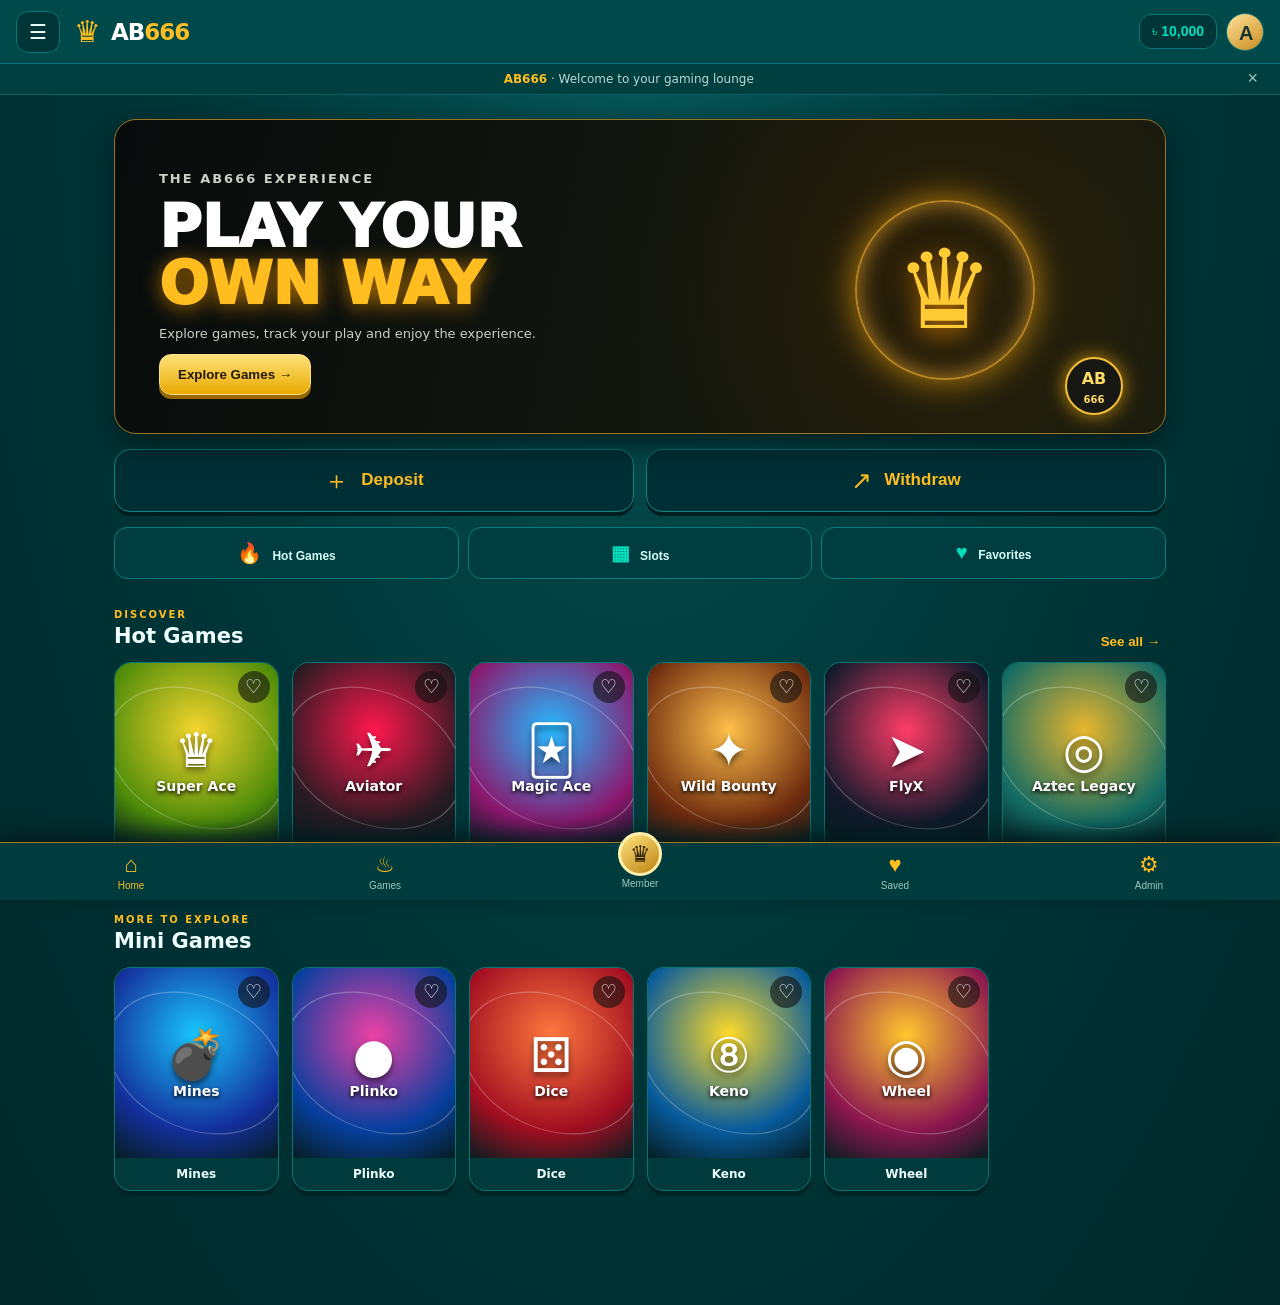
==== index.html @ 29e0506f "Add files via upload" ====
<!doctype html>
<html lang="en">
<head>
  <meta charset="utf-8">
  <meta name="viewport" content="width=device-width, initial-scale=1, viewport-fit=cover">
  <meta name="theme-color" content="#004d4d">
  <title>AB666 — Gaming Lounge</title>
  <link rel="stylesheet" href="style.css">
</head>
<body>
  <header class="topbar">
    <button class="icon-btn" id="menuBtn" aria-label="Open menu">☰</button>
    <a class="brand" href="#" id="brandHome"><span class="brand-mark">♛</span> AB<span>666</span></a>
    <div class="top-actions">
      <button class="balance" id="balanceBtn">৳ <b id="balance">10,000</b></button>
      <button class="avatar" id="memberBtn" aria-label="Member account">A</button>
    </div>
  </header>

  <div class="announcement"><span>AB666</span> · Welcome to your gaming lounge <button id="closeNotice" aria-label="Close notice">×</button></div>

  <main id="app">
    <section class="view active" id="homeView">
      <div class="hero">
        <div class="hero-copy">
          <p class="eyebrow">THE AB666 EXPERIENCE</p>
          <h1>PLAY YOUR<br><em>OWN WAY</em></h1>
          <p>Explore games, track your play and enjoy the experience.</p>
          <button class="primary-btn" data-go="hot">Explore Games <span>→</span></button>
        </div>
        <div class="hero-art"><div class="gold-orbit"></div><div class="hero-crown">♛</div><div class="hero-chip">AB<br><small>666</small></div></div>
      </div>

      <div class="quick-actions">
        <button class="quick-card" data-go="deposit"><span>＋</span><b>Deposit</b></button>
        <button class="quick-card" data-go="withdraw"><span>↗</span><b>Withdraw</b></button>
      </div>
      <div class="category-strip">
        <button data-go="hot">🔥 <span>Hot Games</span></button>
        <button data-go="slots">▦ <span>Slots</span></button>
        <button data-go="favorites">♥ <span>Favorites</span></button>
      </div>
      <div class="section-heading"><div><small>DISCOVER</small><h2>Hot Games</h2></div><button class="text-btn" data-go="hot">See all →</button></div>
      <div class="game-grid home-grid" id="homeGames"></div>
      <div class="section-heading"><div><small>MORE TO EXPLORE</small><h2>Mini Games</h2></div></div>
      <div class="game-grid mini-grid" id="miniGames"></div>
    </section>

    <section class="view" id="categoryView">
      <div class="page-title"><button class="back-btn" data-go="home">‹</button><h1 id="categoryTitle">Hot Games</h1></div>
      <div class="search-row"><input id="gameSearch" placeholder="Game name" autocomplete="off"><span>⌕</span></div>
      <div class="filter-row" id="filterRow">
        <button class="filter active" data-filter="all">▦</button>
        <button class="filter" data-filter="recent">◷</button>
        <button class="filter" data-filter="favorites">♥</button>
      </div>
      <div class="game-grid" id="categoryGames"></div>
    </section>

    <section class="view" id="gameView">
      <div class="page-title"><button class="back-btn" data-go="hot">‹</button><h1 id="gameTitle">Game</h1><span class="live-pill">PLAY</span></div>
      <div class="game-stage">
        <div class="game-stage-top"><span>AB666 GAME ROOM</span><span class="round-id" id="roundId">ROUND #0001</span></div>
        <div id="gameArea" class="game-area"></div>
        <div class="game-result" id="gameResult">Choose your play amount to begin.</div>
        <div class="play-controls">
          <label>Play amount <input type="number" id="betAmount" min="10" max="5000" value="100"></label>
          <button class="primary-btn" id="playBtn">Play Round</button>
        </div>
      </div>
      <p class="helper-note">This is a play-credit simulation. No real-money wagering or payouts.</p>
    </section>

    <section class="view" id="memberView">
      <div class="page-title"><button class="back-btn" data-go="home">‹</button><h1>My Account</h1></div>
      <div class="profile-card">
        <div class="profile-avatar">A</div><div><span class="vip-tag">MEMBER</span><h2 id="profileName">AB666 Player</h2><p id="profileId">Player ID: AB-0001</p></div>
        <div class="profile-balance"><small>PLAY CREDITS</small><strong>৳ <span id="profileBalance">10,000</span></strong></div>
      </div>
      <div class="member-grid">
        <button data-go="history"><i>◷</i>Game History</button><button data-go="transactions"><i>▤</i>Transactions</button>
        <button data-go="deposit"><i>＋</i>Deposit</button><button data-go="withdraw"><i>↗</i>Withdraw</button>
        <button data-go="favorites"><i>♥</i>Favorites</button><button data-go="settings"><i>⚙</i>Settings</button>
      </div>
    </section>

    <section class="view" id="formView">
      <div class="page-title"><button class="back-btn" data-go="member">‹</button><h1 id="formTitle">Deposit</h1></div>
      <div class="form-card"><p class="helper-note">Demo interface only. No real payment is processed.</p><label>Amount<input type="number" id="requestAmount" min="10" value="500"></label><label>Note<input id="requestNote" placeholder="Optional note"></label><button class="primary-btn" id="requestBtn">Submit demo request</button><p id="formMessage" class="form-message"></p></div>
    </section>

    <section class="view" id="historyView">
      <div class="page-title"><button class="back-btn" data-go="member">‹</button><h1>Game History</h1></div><div class="list-card" id="historyList"></div>
    </section>
    <section class="view" id="transactionsView">
      <div class="page-title"><button class="back-btn" data-go="member">‹</button><h1>Transactions</h1></div><div class="list-card" id="transactionList"></div>
    </section>
    <section class="view" id="settingsView">
      <div class="page-title"><button class="back-btn" data-go="member">‹</button><h1>Settings</h1></div>
      <div class="form-card"><label>Display name<input id="nameInput" value="AB666 Player"></label><button class="primary-btn" id="saveName">Save profile</button><p class="helper-note">Your demo profile is stored in this browser only.</p></div>
    </section>
    <section class="view" id="adminView">
      <div class="page-title"><button class="back-btn" data-go="home">‹</button><h1>Admin Panel</h1></div>
      <div id="adminLocked" class="form-card"><p>Enter the demo admin PIN to open local controls.</p><input type="password" id="adminPin" placeholder="Demo PIN"><button class="primary-btn" id="unlockAdmin">Unlock</button><p class="helper-note">Demo PIN: 666666. This front-end PIN is not secure for a live website.</p></div>
      <div id="adminControls" class="admin-content hidden">
        <div class="admin-stat"><small>LOCAL DEMO PLAYER</small><strong>AB666 Player</strong><span id="adminBalance">৳ 10,000</span></div>
        <div class="form-card"><h3>Manage play credits</h3><label>Amount<input type="number" id="adminAmount" value="500"></label><div class="admin-buttons"><button class="primary-btn" id="addCredits">＋ Add credits</button><button class="danger-btn" id="removeCredits">− Remove credits</button></div><p id="adminMessage" class="form-message"></p></div>
        <div class="form-card"><h3>Game settings</h3><p class="helper-note">Enable or disable games. Outcomes remain generated by the game logic and cannot be secretly adjusted.</p><div id="gameToggles"></div></div>
        <div class="form-card"><button class="danger-btn" id="resetDemo">Reset demo data</button></div>
      </div>
    </section>
  </main>

  <nav class="bottom-nav">
    <button class="active" data-go="home"><span>⌂</span>Home</button>
    <button data-go="hot"><span>♨</span>Games</button>
    <button class="center-nav" data-go="member"><span>♛</span>Member</button>
    <button data-go="favorites"><span>♥</span>Saved</button>
    <button data-go="admin"><span>⚙</span>Admin</button>
  </nav>

  <div class="drawer-backdrop" id="drawerBackdrop"></div>
  <aside class="drawer" id="drawer">
    <div class="drawer-head"><div class="brand"><span class="brand-mark">♛</span> AB<span>666</span></div><button id="closeDrawer">×</button></div>
    <div class="drawer-grid">
      <button data-go="hot">🔥<b>Hot Games</b></button><button data-go="member">♙<b>Member</b></button>
      <button data-go="favorites">♥<b>Favorites</b></button><button data-go="promotion">✦<b>Promotion</b></button>
      <button data-go="slots">▦<b>Slots</b></button><button data-go="history">◷<b>Game History</b></button>
      <button data-go="sports">⚽<b>Sports</b></button><button data-go="admin">⚙<b>Admin Panel</b></button>
      <button data-go="settings">☷<b>Settings</b></button><button data-go="transactions">▤<b>Transactions</b></button>
    </div>
    <p class="drawer-foot">AB666 · Play-credit demo</p>
  </aside>

  <script src="app.js"></script>
</body>
</html>
---- style.css ----
:root{--bg:#002f31;--panel:#00484a;--panel2:#00383b;--line:#087879;--gold:#ffbd20;--gold2:#f8df75;--mint:#00e0bd;--text:#efffff;--muted:#9bc4c0;--danger:#ff5d68}*{box-sizing:border-box}body{margin:0;background:radial-gradient(ellipse at 50% 0%,#07585a 0,#00383a 48%,#002729 100%);color:var(--text);font-family:Inter,system-ui,-apple-system,BlinkMacSystemFont,"Segoe UI",sans-serif;padding-bottom:90px}.topbar{height:64px;background:#00494b;border-bottom:1px solid #087879;display:flex;align-items:center;gap:14px;padding:0 16px;position:sticky;top:0;z-index:5}.brand{font-weight:900;letter-spacing:-1px;font-size:23px;color:white;text-decoration:none}.brand span:last-child{color:var(--gold)}.brand-mark{color:var(--gold);font-size:30px;vertical-align:-2px;margin-right:4px}.icon-btn,.avatar,.balance{border:1px solid #0a7776;background:#003638;color:var(--text);border-radius:12px;padding:8px 12px;font-size:20px}.top-actions{margin-left:auto;display:flex;gap:9px;align-items:center}.balance{font-size:14px;color:var(--mint)}.avatar{width:38px;height:38px;border-radius:50%;background:linear-gradient(145deg,#ffe39a,#c98b20);color:#183536;font-weight:900}.announcement{background:#003f3f;color:#b9d8d2;padding:8px 16px;font-size:12px;text-align:center;border-bottom:1px solid #096362}.announcement span{color:var(--gold);font-weight:900}.announcement button{float:right;border:0;background:none;color:var(--muted);font-size:18px;margin-top:-5px}main{max-width:1100px;margin:auto;padding:16px}.view{display:none}.view.active{display:block}.hero{min-height:245px;border:1px solid #9b741e;border-radius:22px;background:linear-gradient(110deg,rgba(7,10,10,.97),rgba(31,24,8,.85)),radial-gradient(circle at 75% 45%,#a96d06,transparent 38%);box-shadow:0 10px 30px #001b1c;display:flex;overflow:hidden;padding:28px 24px;position:relative}.hero-copy{position:relative;z-index:1;max-width:65%}.eyebrow,.section-heading small{color:var(--gold);font-size:10px;letter-spacing:2px;font-weight:800}.hero h1{font-size:clamp(32px,7vw,58px);line-height:.98;margin:10px 0;color:white;font-weight:950}.hero h1 em{font-style:normal;color:var(--gold);text-shadow:0 3px 20px #a86b00}.hero p{color:#c9d1c7;font-size:13px}.primary-btn{background:linear-gradient(180deg,#ffe27b,#e9a900);color:#241900;border:1px solid #ffe08a;border-radius:12px;padding:12px 18px;font-weight:900;box-shadow:0 4px 0 #986900;cursor:pointer}.hero-art{position:absolute;right:4%;top:12%;width:34%;height:85%;display:grid;place-items:center}.hero-crown{font-size:110px;color:#ffcb35;text-shadow:0 8px 25px #b66d00;z-index:1}.gold-orbit{position:absolute;width:180px;height:180px;border:2px solid #b78322;border-radius:50%;box-shadow:0 0 35px #bd850b,inset 0 0 25px #b78322}.hero-chip{position:absolute;bottom:8px;right:0;border:2px solid #f4bd39;border-radius:50%;width:58px;height:58px;background:#171714;color:#ffdb64;text-align:center;padding-top:10px;font-weight:900;box-shadow:0 0 20px #c48b0b}.hero-chip small{font-size:10px}.quick-actions{display:grid;grid-template-columns:1fr 1fr;gap:12px;margin:15px 0}.quick-card{border:1px solid #0a8987;background:#002f35;border-radius:16px;padding:14px;color:var(--gold);display:flex;align-items:center;justify-content:center;gap:12px;font-size:17px;box-shadow:0 4px 0 #001d20}.quick-card span{font-size:25px}.category-strip{display:grid;grid-template-columns:repeat(3,1fr);gap:9px;margin:15px 0 24px}.category-strip button{border:1px solid #087c79;background:#003d40;border-radius:13px;padding:13px 5px;color:var(--mint);font-weight:900;font-size:20px}.category-strip span{font-size:12px;color:#d8fffa;margin-left:5px}.section-heading{display:flex;align-items:end;justify-content:space-between;margin:22px 0 12px}.section-heading h2{font-size:21px;margin:2px 0}.text-btn{background:none;border:0;color:var(--gold);font-weight:800}.game-grid{display:grid;grid-template-columns:repeat(3,minmax(0,1fr));gap:13px}.game-card{position:relative;min-width:0;border-radius:17px;overflow:hidden;border:1px solid #0a7776;background:#003a3d;box-shadow:0 5px 0 #002326;cursor:pointer}.game-art{height:142px;display:flex;align-items:center;justify-content:center;flex-direction:column;text-align:center;padding:8px;background:radial-gradient(circle at 50% 35%,var(--c2),var(--c1) 65%,#061d20);color:white;position:relative;overflow:hidden}.game-art:before{content:"";position:absolute;width:130px;height:130px;border:1px solid #ffffff40;border-radius:50%;transform:rotate(25deg) scaleX(1.4)}.game-symbol{font-size:48px;filter:drop-shadow(0 4px 3px #0008);z-index:1}.game-art strong{z-index:1;font-size:14px;text-shadow:0 2px 4px #000}.game-name{padding:9px 5px;text-align:center;font-size:12px;font-weight:800;white-space:nowrap;overflow:hidden;text-overflow:ellipsis}.favorite{position:absolute;top:8px;right:8px;border:0;border-radius:50%;width:32px;height:32px;background:#1119;color:white;font-size:19px;z-index:2}.favorite.saved{color:#ffca24}.page-title{height:65px;display:flex;align-items:center;justify-content:center;position:relative;margin:-16px -16px 18px;background:#005356;border-bottom:1px solid #087879}.page-title h1{font-size:22px;color:var(--gold);margin:0}.back-btn{position:absolute;left:17px;background:none;border:0;color:var(--gold);font-size:40px;line-height:1}.search-row{display:flex;align-items:center;background:#002e35;border:1px solid #087c79;border-radius:16px;padding:0 15px;margin:0 0 13px;box-shadow:0 4px 0 #001e21}.search-row input{background:transparent;border:0;outline:0;color:white;padding:17px 5px;flex:1;min-width:0;font-size:15px;font-weight:700}.search-row input::placeholder{color:var(--mint)}.search-row span{font-size:30px;color:var(--mint)}.filter-row{display:flex;gap:9px;justify-content:flex-end;margin:0 0 16px}.filter{width:53px;height:48px;border-radius:14px;border:1px solid #087c79;background:#00383b;color:var(--mint);font-size:22px}.filter.active{background:#ffbb16;color:#593900;border:2px solid #ffe16a}.live-pill{position:absolute;right:18px;background:#0a8d70;color:#d9fff4;border-radius:30px;padding:5px 10px;font-size:10px;font-weight:900}.game-stage{border:1px solid #97701e;border-radius:20px;background:linear-gradient(145deg,#071719,#003c3e);padding:15px;box-shadow:0 8px 24px #001c1e}.game-stage-top{display:flex;justify-content:space-between;color:var(--gold);font-size:10px;font-weight:900;letter-spacing:1px}.game-area{min-height:250px;display:grid;place-items:center;text-align:center;padding:20px}.game-board{width:min(100%,330px);display:grid;gap:8px}.mines-board{grid-template-columns:repeat(5,1fr)}.tile{aspect-ratio:1;border:1px solid #299b91;border-radius:9px;background:linear-gradient(145deg,#08766d,#00423f);color:#eafff8;font-size:21px;font-weight:900}.tile.revealed{background:#c68c1b;color:#201700}.game-result{text-align:center;color:var(--gold2);min-height:25px;font-weight:800}.play-controls{display:flex;align-items:end;gap:10px;margin-top:12px}.play-controls label,.form-card label{display:flex;flex-direction:column;gap:7px;color:var(--muted);font-size:12px;flex:1}.play-controls input,.form-card input{width:100%;padding:12px;border-radius:10px;border:1px solid #087c79;background:#002b2e;color:white;outline:0}.helper-note{color:#91b9b4;font-size:12px;line-height:1.5}.profile-card{display:grid;grid-template-columns:65px 1fr;gap:13px;align-items:center;padding:20px;border-radius:20px;background:linear-gradient(120deg,#ffe2c5,#eabf93);color:#44352b}.profile-avatar{width:62px;height:62px;border-radius:50%;background:#fff;color:#a66c1b;display:grid;place-items:center;font-size:28px;font-weight:900;border:4px solid white}.vip-tag{font-size:10px;background:#8b735f;color:white;padding:4px 9px;border-radius:20px}.profile-card h2{font-size:17px;margin:7px 0 2px}.profile-card p{font-size:11px;margin:0;color:#6e5c50}.profile-balance{grid-column:1/-1;border-top:1px solid #c99e79;padding-top:12px;display:flex;justify-content:space-between;align-items:center}.profile-balance small{font-size:10px;letter-spacing:1px}.profile-balance strong{font-size:23px}.member-grid{display:grid;grid-template-columns:repeat(3,1fr);gap:12px;margin-top:20px}.member-grid button{background:#003d40;border:1px solid #087c79;border-radius:15px;padding:18px 5px;color:#dffff9;font-size:12px;font-weight:800;display:flex;flex-direction:column;align-items:center;gap:9px}.member-grid i{font-style:normal;color:var(--gold);font-size:27px}.form-card,.list-card{background:#003c3f;border:1px solid #087c79;border-radius:17px;padding:18px;margin-bottom:14px}.form-card label{margin:14px 0}.form-card .primary-btn{width:100%;margin-top:8px}.form-message{color:var(--gold);font-size:13px}.list-row{display:flex;justify-content:space-between;gap:10px;padding:13px 0;border-bottom:1px solid #ffffff15;font-size:13px}.list-row:last-child{border:0}.admin-stat{background:#172e2d;border:1px solid #967222;border-radius:15px;padding:17px;margin-bottom:14px;display:flex;flex-direction:column;gap:5px}.admin-stat small{color:var(--gold);letter-spacing:1px}.admin-stat strong{font-size:18px}.admin-stat span{color:var(--mint)}.admin-buttons{display:flex;gap:10px}.admin-buttons button{flex:1}.danger-btn{background:#7b2931;color:white;border:1px solid #d35a60;border-radius:10px;padding:12px;font-weight:800}.game-toggle{display:flex;justify-content:space-between;padding:10px 0;border-bottom:1px solid #ffffff18;font-size:13px}.hidden{display:none!important}.bottom-nav{position:fixed;bottom:0;left:0;right:0;z-index:6;background:#003b3e;border-top:1px solid #a47a20;display:flex;justify-content:space-around;padding:8px 4px max(8px,env(safe-area-inset-bottom));box-shadow:0 -8px 22px #001b1d}.bottom-nav button{border:0;background:none;color:#9bc8bf;font-size:10px;display:flex;flex-direction:column;align-items:center;gap:2px;min-width:54px}.bottom-nav button span{font-size:22px;color:var(--gold)}.bottom-nav button.active{color:var(--gold)}.bottom-nav .center-nav span{background:linear-gradient(145deg,#ffe47e,#bd8313);color:#332300;border-radius:50%;width:44px;height:44px;display:grid;place-items:center;margin-top:-20px;border:3px solid #fff0ad;font-size:23px}.drawer-backdrop{position:fixed;inset:0;background:#0009;backdrop-filter:blur(5px);z-index:9;display:none}.drawer{position:fixed;z-index:10;top:0;bottom:0;left:0;width:min(84vw,390px);background:#004649;padding:18px 14px;transform:translateX(-105%);transition:.25s;overflow:auto;border-right:1px solid #0a8881}.drawer.open{transform:translateX(0)}.drawer-backdrop.open{display:block}.drawer-head{display:flex;align-items:center;justify-content:space-between;padding:4px 6px 20px}.drawer-head button{background:none;border:0;color:white;font-size:30px}.drawer-grid{display:grid;grid-template-columns:1fr 1fr;gap:10px}.drawer-grid button{min-height:104px;border:1px solid #087c79;border-radius:17px;background:#00363a;color:var(--mint);font-size:30px;display:flex;flex-direction:column;justify-content:center;align-items:center;gap:8px;box-shadow:0 4px 0 #002326}.drawer-grid b{font-size:13px;color:#e7fffa}.drawer-foot{text-align:center;color:#8dbab4;font-size:11px;margin-top:22px}button{cursor:pointer}button:active{transform:translateY(1px)}@media(min-width:700px){main{padding:24px}.game-art{height:190px}.home-grid{grid-template-columns:repeat(6,1fr)}.mini-grid{grid-template-columns:repeat(6,1fr)}.hero{min-height:300px}.hero-copy{padding:10px 20px}.drawer{width:390px}}@media(max-width:380px){.game-grid{gap:8px}.game-art{height:118px}.game-symbol{font-size:38px}.game-name{font-size:11px}.category-strip span{font-size:10px}.hero{padding:20px 16px}.hero-copy{max-width:72%}.hero-art{right:-5%;opacity:.8}.member-grid{gap:8px}}
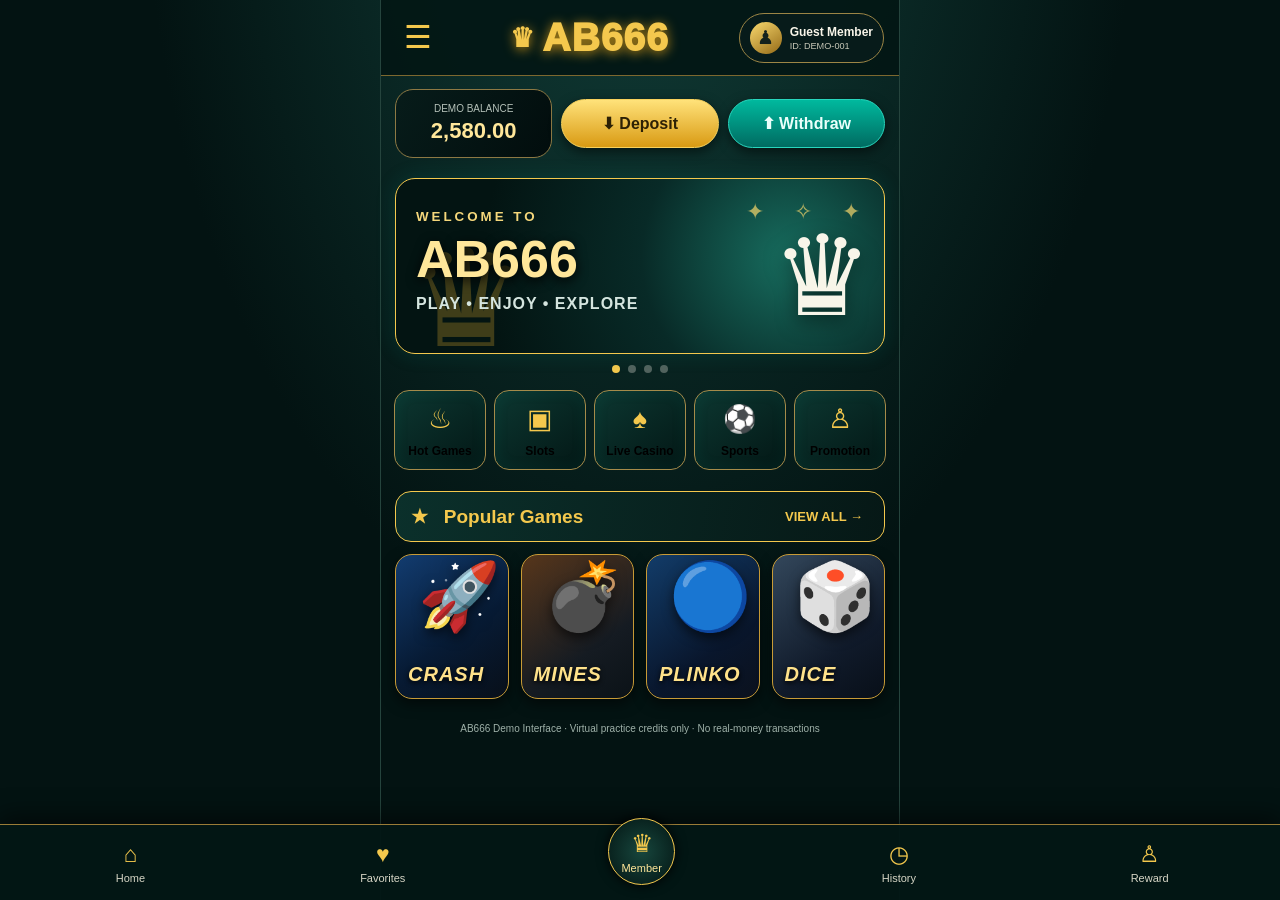
==== commit f276caa4: "Rename AB666.html to index.html" ====
--- a/index.html
+++ b/index.html
@@ -1,137 +1,82 @@
 <!doctype html>
 <html lang="en">
 <head>
-  <meta charset="utf-8">
-  <meta name="viewport" content="width=device-width, initial-scale=1, viewport-fit=cover">
-  <meta name="theme-color" content="#004d4d">
-  <title>AB666 — Gaming Lounge</title>
-  <link rel="stylesheet" href="style.css">
+<meta charset="utf-8">
+<meta name="viewport" content="width=device-width,initial-scale=1,viewport-fit=cover">
+<meta name="theme-color" content="#031716">
+<title>AB666 | Premium Games</title>
+<style>
+:root{--bg:#031312;--panel:#071f1d;--panel2:#092a27;--gold:#f4c84d;--gold2:#ffe79a;--teal:#00b99e;--line:#92732c;--muted:#a8b8b3}
+*{box-sizing:border-box}body{margin:0;background:radial-gradient(ellipse at 50% -20%,#12413b 0,#031312 55%);color:#f8f5e9;font-family:Inter,Arial,sans-serif;padding-bottom:92px}
+button{font:inherit;cursor:pointer}.top{height:76px;display:flex;align-items:center;justify-content:space-between;padding:10px 15px;border-bottom:1px solid #7d682f;background:#031715eF;position:sticky;top:0;z-index:5}
+.menuBtn{border:0;background:none;color:var(--gold);font-size:31px;line-height:1;padding:4px 8px}.brand{display:flex;align-items:center;gap:7px;color:var(--gold);font-weight:950;font-size:clamp(25px,6vw,39px);letter-spacing:1px;text-shadow:0 2px 12px #bd8b18}.crown{font-size:27px}.profile{border:1px solid #9c8545;border-radius:28px;padding:8px 10px;display:flex;align-items:center;gap:8px;background:#071b1a;max-width:145px;font-size:11px}.avatar{width:32px;height:32px;border-radius:50%;background:linear-gradient(145deg,#f9d96e,#946a17);display:grid;place-items:center;color:#13211d;font-size:19px}.profile b{display:block;font-size:12px;white-space:nowrap}.profile small{color:#c8c8b8}
+.wallet{display:grid;grid-template-columns:1fr 1fr 1fr;gap:9px;padding:13px 14px;align-items:center}.balance{grid-column:span 1;border:1px solid #8d7944;border-radius:18px;padding:13px 9px;background:linear-gradient(120deg,#071c1a,#020d0d);text-align:center;color:var(--gold2);font-size:clamp(15px,4vw,22px);font-weight:800;white-space:nowrap}.balance small{display:block;color:#b4c0b8;font-size:10px;font-weight:500;margin-bottom:4px}.action{border-radius:30px;border:1px solid #f8d15c;padding:14px 4px;font-weight:800;font-size:clamp(12px,3vw,16px);color:#2d2105;background:linear-gradient(#ffe27a,#d99a13);box-shadow:0 4px 12px #0008}.action.withdraw{border-color:#28d6bd;color:#eafffb;background:linear-gradient(#00b99e,#006b61)}
+.banner{margin:7px 14px 0;min-height:176px;border:1px solid var(--gold);border-radius:20px;overflow:hidden;position:relative;background:radial-gradient(circle at 80% 45%,#176c5e 0,#082a27 36%,#031412 75%);box-shadow:0 0 20px #008b7830}.banner:before{content:"♛";position:absolute;left:10px;bottom:-25px;font-size:135px;color:#dba92d;opacity:.28}.banner:after{content:"✦  ✧  ✦";position:absolute;right:12px;top:20px;color:#f6d66b;font-size:22px;letter-spacing:12px;opacity:.7}.bannerText{position:relative;z-index:1;padding:28px 20px;max-width:70%}.bannerText small{color:#f5d77b;letter-spacing:3px;font-weight:800}.bannerText h1{font-size:clamp(30px,8vw,52px);margin:8px 0;color:var(--gold2);line-height:1;text-shadow:0 3px 12px #000}.bannerText p{margin:10px 0 0;color:#d5e5df;font-weight:700;letter-spacing:1px}.bannerArt{position:absolute;right:12px;bottom:12px;font-size:clamp(65px,18vw,112px);filter:drop-shadow(0 7px 10px #0008)}
+.dots{display:flex;justify-content:center;gap:8px;padding:11px}.dots i{width:8px;height:8px;border-radius:50%;background:#52635e}.dots i:first-child{background:var(--gold)}
+.shortcuts{display:grid;grid-template-columns:repeat(5,1fr);gap:8px;padding:6px 13px 16px}.shortcut{min-width:0;border:1px solid #a58b4a;border-radius:15px;background:linear-gradient(145deg,#0c3731,#031715);padding:12px 3px 10px;text-align:center;box-shadow:inset 0 0 16px #00a68b14}.shortcut .ico{display:block;font-size:27px;color:var(--gold);margin-bottom:6px}.shortcut span:last-child{font-size:clamp(9px,2.7vw,12px);font-weight:700;white-space:nowrap}
+.section{margin:5px 14px 12px;border:1px solid var(--gold);border-radius:16px;padding:13px 15px;background:linear-gradient(100deg,#0b302b,#061816);display:flex;justify-content:space-between;align-items:center;color:var(--gold);font-weight:850;font-size:19px}.section button{background:none;border:0;color:var(--gold);font-size:13px;font-weight:700}
+.games{display:grid;grid-template-columns:repeat(2,minmax(0,1fr));gap:12px;padding:0 14px}.game{height:130px;border:1px solid #c89b36;border-radius:17px;position:relative;overflow:hidden;display:flex;align-items:end;padding:12px;background:linear-gradient(145deg,#123c70,#071b35 55%,#080f19);box-shadow:0 5px 13px #0008}.game:nth-child(2){background:linear-gradient(145deg,#57361b,#151b22 65%,#0b1217)}.game:nth-child(3){background:linear-gradient(145deg,#123c69,#09162c 65%,#0b111d)}.game:nth-child(4){background:linear-gradient(145deg,#33475b,#101a2a 65%,#080f18)}.game .art{position:absolute;right:8px;top:3px;font-size:66px;filter:drop-shadow(0 5px 6px #0009)}.game b{position:relative;color:#ffe28a;font-size:20px;font-style:italic;text-shadow:0 2px 5px #000;letter-spacing:1px}.bottom{position:fixed;z-index:6;bottom:0;left:0;right:0;height:76px;padding:7px 5px max(7px,env(safe-area-inset-bottom));display:flex;justify-content:space-around;align-items:center;background:#031715f5;border-top:1px solid #9a7c37;box-shadow:0 -8px 25px #0008}.nav{border:0;background:none;color:#d7d6c6;display:flex;flex-direction:column;align-items:center;gap:4px;font-size:11px;min-width:54px}.nav .ni{font-size:23px;color:var(--gold)}.nav.member{border:1px solid var(--gold);border-radius:50%;width:67px;height:67px;background:radial-gradient(#17463d,#031412);margin-top:-23px;justify-content:center;color:var(--gold2);box-shadow:0 0 12px #000}.nav.member .ni{font-size:25px}
+.drawerShade{position:fixed;inset:0;background:#0009;z-index:9;display:none}.drawer{position:fixed;z-index:10;top:0;bottom:0;left:0;width:min(310px,84vw);background:linear-gradient(160deg,#0b302b,#031211);border-right:1px solid var(--gold);padding:20px 15px;transform:translateX(-105%);transition:.25s;overflow:auto}.drawer.open{transform:translateX(0)}.drawerShade.open{display:block}.drawerHead{display:flex;justify-content:space-between;align-items:center;color:var(--gold);font-size:24px;font-weight:900;margin-bottom:20px}.close{background:none;border:0;color:white;font-size:27px}.drawerGrid{display:grid;grid-template-columns:1fr 1fr;gap:10px}.drawerGrid button{min-height:75px;border:1px solid #826d39;border-radius:12px;background:#08211e;color:#f6e8b9;font-weight:700}.drawerGrid span{display:block;font-size:23px;margin-bottom:5px;color:var(--gold)}
+.notice{text-align:center;color:#9fb1a9;font-size:10px;padding:14px}
+@media(min-width:650px){body{max-width:520px;margin:auto;border-left:1px solid #25443d;border-right:1px solid #25443d;min-height:100vh}.top{position:relative}.games{grid-template-columns:repeat(4,1fr)}.game{height:145px}}
+</style>
 </head>
 <body>
-  <header class="topbar">
-    <button class="icon-btn" id="menuBtn" aria-label="Open menu">☰</button>
-    <a class="brand" href="#" id="brandHome"><span class="brand-mark">♛</span> AB<span>666</span></a>
-    <div class="top-actions">
-      <button class="balance" id="balanceBtn">৳ <b id="balance">10,000</b></button>
-      <button class="avatar" id="memberBtn" aria-label="Member account">A</button>
-    </div>
-  </header>
-
-  <div class="announcement"><span>AB666</span> · Welcome to your gaming lounge <button id="closeNotice" aria-label="Close notice">×</button></div>
-
-  <main id="app">
-    <section class="view active" id="homeView">
-      <div class="hero">
-        <div class="hero-copy">
-          <p class="eyebrow">THE AB666 EXPERIENCE</p>
-          <h1>PLAY YOUR<br><em>OWN WAY</em></h1>
-          <p>Explore games, track your play and enjoy the experience.</p>
-          <button class="primary-btn" data-go="hot">Explore Games <span>→</span></button>
-        </div>
-        <div class="hero-art"><div class="gold-orbit"></div><div class="hero-crown">♛</div><div class="hero-chip">AB<br><small>666</small></div></div>
-      </div>
-
-      <div class="quick-actions">
-        <button class="quick-card" data-go="deposit"><span>＋</span><b>Deposit</b></button>
-        <button class="quick-card" data-go="withdraw"><span>↗</span><b>Withdraw</b></button>
-      </div>
-      <div class="category-strip">
-        <button data-go="hot">🔥 <span>Hot Games</span></button>
-        <button data-go="slots">▦ <span>Slots</span></button>
-        <button data-go="favorites">♥ <span>Favorites</span></button>
-      </div>
-      <div class="section-heading"><div><small>DISCOVER</small><h2>Hot Games</h2></div><button class="text-btn" data-go="hot">See all →</button></div>
-      <div class="game-grid home-grid" id="homeGames"></div>
-      <div class="section-heading"><div><small>MORE TO EXPLORE</small><h2>Mini Games</h2></div></div>
-      <div class="game-grid mini-grid" id="miniGames"></div>
-    </section>
-
-    <section class="view" id="categoryView">
-      <div class="page-title"><button class="back-btn" data-go="home">‹</button><h1 id="categoryTitle">Hot Games</h1></div>
-      <div class="search-row"><input id="gameSearch" placeholder="Game name" autocomplete="off"><span>⌕</span></div>
-      <div class="filter-row" id="filterRow">
-        <button class="filter active" data-filter="all">▦</button>
-        <button class="filter" data-filter="recent">◷</button>
-        <button class="filter" data-filter="favorites">♥</button>
-      </div>
-      <div class="game-grid" id="categoryGames"></div>
-    </section>
-
-    <section class="view" id="gameView">
-      <div class="page-title"><button class="back-btn" data-go="hot">‹</button><h1 id="gameTitle">Game</h1><span class="live-pill">PLAY</span></div>
-      <div class="game-stage">
-        <div class="game-stage-top"><span>AB666 GAME ROOM</span><span class="round-id" id="roundId">ROUND #0001</span></div>
-        <div id="gameArea" class="game-area"></div>
-        <div class="game-result" id="gameResult">Choose your play amount to begin.</div>
-        <div class="play-controls">
-          <label>Play amount <input type="number" id="betAmount" min="10" max="5000" value="100"></label>
-          <button class="primary-btn" id="playBtn">Play Round</button>
-        </div>
-      </div>
-      <p class="helper-note">This is a play-credit simulation. No real-money wagering or payouts.</p>
-    </section>
-
-    <section class="view" id="memberView">
-      <div class="page-title"><button class="back-btn" data-go="home">‹</button><h1>My Account</h1></div>
-      <div class="profile-card">
-        <div class="profile-avatar">A</div><div><span class="vip-tag">MEMBER</span><h2 id="profileName">AB666 Player</h2><p id="profileId">Player ID: AB-0001</p></div>
-        <div class="profile-balance"><small>PLAY CREDITS</small><strong>৳ <span id="profileBalance">10,000</span></strong></div>
-      </div>
-      <div class="member-grid">
-        <button data-go="history"><i>◷</i>Game History</button><button data-go="transactions"><i>▤</i>Transactions</button>
-        <button data-go="deposit"><i>＋</i>Deposit</button><button data-go="withdraw"><i>↗</i>Withdraw</button>
-        <button data-go="favorites"><i>♥</i>Favorites</button><button data-go="settings"><i>⚙</i>Settings</button>
-      </div>
-    </section>
-
-    <section class="view" id="formView">
-      <div class="page-title"><button class="back-btn" data-go="member">‹</button><h1 id="formTitle">Deposit</h1></div>
-      <div class="form-card"><p class="helper-note">Demo interface only. No real payment is processed.</p><label>Amount<input type="number" id="requestAmount" min="10" value="500"></label><label>Note<input id="requestNote" placeholder="Optional note"></label><button class="primary-btn" id="requestBtn">Submit demo request</button><p id="formMessage" class="form-message"></p></div>
-    </section>
-
-    <section class="view" id="historyView">
-      <div class="page-title"><button class="back-btn" data-go="member">‹</button><h1>Game History</h1></div><div class="list-card" id="historyList"></div>
-    </section>
-    <section class="view" id="transactionsView">
-      <div class="page-title"><button class="back-btn" data-go="member">‹</button><h1>Transactions</h1></div><div class="list-card" id="transactionList"></div>
-    </section>
-    <section class="view" id="settingsView">
-      <div class="page-title"><button class="back-btn" data-go="member">‹</button><h1>Settings</h1></div>
-      <div class="form-card"><label>Display name<input id="nameInput" value="AB666 Player"></label><button class="primary-btn" id="saveName">Save profile</button><p class="helper-note">Your demo profile is stored in this browser only.</p></div>
-    </section>
-    <section class="view" id="adminView">
-      <div class="page-title"><button class="back-btn" data-go="home">‹</button><h1>Admin Panel</h1></div>
-      <div id="adminLocked" class="form-card"><p>Enter the demo admin PIN to open local controls.</p><input type="password" id="adminPin" placeholder="Demo PIN"><button class="primary-btn" id="unlockAdmin">Unlock</button><p class="helper-note">Demo PIN: 666666. This front-end PIN is not secure for a live website.</p></div>
-      <div id="adminControls" class="admin-content hidden">
-        <div class="admin-stat"><small>LOCAL DEMO PLAYER</small><strong>AB666 Player</strong><span id="adminBalance">৳ 10,000</span></div>
-        <div class="form-card"><h3>Manage play credits</h3><label>Amount<input type="number" id="adminAmount" value="500"></label><div class="admin-buttons"><button class="primary-btn" id="addCredits">＋ Add credits</button><button class="danger-btn" id="removeCredits">− Remove credits</button></div><p id="adminMessage" class="form-message"></p></div>
-        <div class="form-card"><h3>Game settings</h3><p class="helper-note">Enable or disable games. Outcomes remain generated by the game logic and cannot be secretly adjusted.</p><div id="gameToggles"></div></div>
-        <div class="form-card"><button class="danger-btn" id="resetDemo">Reset demo data</button></div>
-      </div>
-    </section>
-  </main>
-
-  <nav class="bottom-nav">
-    <button class="active" data-go="home"><span>⌂</span>Home</button>
-    <button data-go="hot"><span>♨</span>Games</button>
-    <button class="center-nav" data-go="member"><span>♛</span>Member</button>
-    <button data-go="favorites"><span>♥</span>Saved</button>
-    <button data-go="admin"><span>⚙</span>Admin</button>
-  </nav>
-
-  <div class="drawer-backdrop" id="drawerBackdrop"></div>
-  <aside class="drawer" id="drawer">
-    <div class="drawer-head"><div class="brand"><span class="brand-mark">♛</span> AB<span>666</span></div><button id="closeDrawer">×</button></div>
-    <div class="drawer-grid">
-      <button data-go="hot">🔥<b>Hot Games</b></button><button data-go="member">♙<b>Member</b></button>
-      <button data-go="favorites">♥<b>Favorites</b></button><button data-go="promotion">✦<b>Promotion</b></button>
-      <button data-go="slots">▦<b>Slots</b></button><button data-go="history">◷<b>Game History</b></button>
-      <button data-go="sports">⚽<b>Sports</b></button><button data-go="admin">⚙<b>Admin Panel</b></button>
-      <button data-go="settings">☷<b>Settings</b></button><button data-go="transactions">▤<b>Transactions</b></button>
-    </div>
-    <p class="drawer-foot">AB666 · Play-credit demo</p>
-  </aside>
-
-  <script src="app.js"></script>
+<header class="top">
+<button class="menuBtn" id="menuOpen" aria-label="Open menu">☰</button>
+<div class="brand"><span class="crown">♛</span>AB666</div>
+<div class="profile"><div class="avatar">♟</div><div><b>Guest Member</b><small>ID: DEMO-001</small></div></div>
+</header>
+<section class="wallet">
+<div class="balance"><small>DEMO BALANCE</small>2,580.00</div>
+<button class="action" onclick="demo('Deposit')">⬇ Deposit</button>
+<button class="action withdraw" onclick="demo('Withdraw')">⬆ Withdraw</button>
+</section>
+<section class="banner">
+<div class="bannerText"><small>WELCOME TO</small><h1>AB666</h1><p>PLAY • ENJOY • EXPLORE</p></div><div class="bannerArt">♛</div>
+</section>
+<div class="dots"><i></i><i></i><i></i><i></i></div>
+<section class="shortcuts">
+<button class="shortcut" onclick="go('Hot Games')"><span class="ico">♨</span><span>Hot Games</span></button>
+<button class="shortcut" onclick="go('Slots')"><span class="ico">▣</span><span>Slots</span></button>
+<button class="shortcut" onclick="go('Live Casino')"><span class="ico">♠</span><span>Live Casino</span></button>
+<button class="shortcut" onclick="go('Sports')"><span class="ico">⚽</span><span>Sports</span></button>
+<button class="shortcut" onclick="go('Promotion')"><span class="ico">♙</span><span>Promotion</span></button>
+</section>
+<div class="section"><span>★ &nbsp; Popular Games</span><button onclick="go('All Games')">VIEW ALL →</button></div>
+<section class="games">
+<button class="game" onclick="go('Crash')"><span class="art">🚀</span><b>CRASH</b></button>
+<button class="game" onclick="go('Mines')"><span class="art">💣</span><b>MINES</b></button>
+<button class="game" onclick="go('Plinko')"><span class="art">🔵</span><b>PLINKO</b></button>
+<button class="game" onclick="go('Dice')"><span class="art">🎲</span><b>DICE</b></button>
+</section>
+<p class="notice">AB666 Demo Interface · Virtual practice credits only · No real-money transactions</p>
+<nav class="bottom">
+<button class="nav" onclick="go('Home')"><span class="ni">⌂</span>Home</button>
+<button class="nav" onclick="go('Favorites')"><span class="ni">♥</span>Favorites</button>
+<button class="nav member" onclick="go('Member')"><span class="ni">♛</span>Member</button>
+<button class="nav" onclick="go('History')"><span class="ni">◷</span>History</button>
+<button class="nav" onclick="go('Reward')"><span class="ni">♙</span>Reward</button>
+</nav>
+<div class="drawerShade" id="shade" onclick="menu(false)"></div>
+<aside class="drawer" id="drawer">
+<div class="drawerHead"><span>AB666 MENU</span><button class="close" onclick="menu(false)">×</button></div>
+<div class="drawerGrid">
+<button onclick="go('Hot Games')"><span>♨</span>Hot Games</button><button onclick="go('Invite Friends')"><span>♧</span>Invite Friends</button>
+<button onclick="go('Favorites')"><span>♥</span>Favorites</button><button onclick="go('Promotion')"><span>♙</span>Promotion</button>
+<button onclick="go('Slots')"><span>▣</span>Slots</button><button onclick="go('Reward Center')"><span>★</span>Reward Center</button>
+<button onclick="go('Live Casino')"><span>♠</span>Live Casino</button><button onclick="go('Manual Rebate')"><span>％</span>Manual Rebate</button>
+<button onclick="go('Sports')"><span>⚽</span>Sports</button><button onclick="go('VIP')"><span>♛</span>VIP</button>
+<button onclick="go('E-sports')"><span>◈</span>E-sports</button><button onclick="go('Mission')"><span>☑</span>Mission</button>
+<button onclick="go('Poker')"><span>♣</span>Poker</button><button onclick="go('Language')"><span>文</span>Language</button>
+<button onclick="go('App Download')"><span>↓</span>App Download</button><button onclick="go('Fish')"><span>♧</span>Fish</button>
+</div>
+</aside>
+<script>
+function menu(open){document.getElementById('drawer').classList.toggle('open',open);document.getElementById('shade').classList.toggle('open',open)}
+document.getElementById('menuOpen').addEventListener('click',()=>menu(true));
+function go(page){menu(false);alert(page+' page will be built in the next step.');}
+function demo(kind){alert(kind+' is a demo-only button. Real deposits and withdrawals are not available.');}
+</script>
 </body>
-</html>+</html>
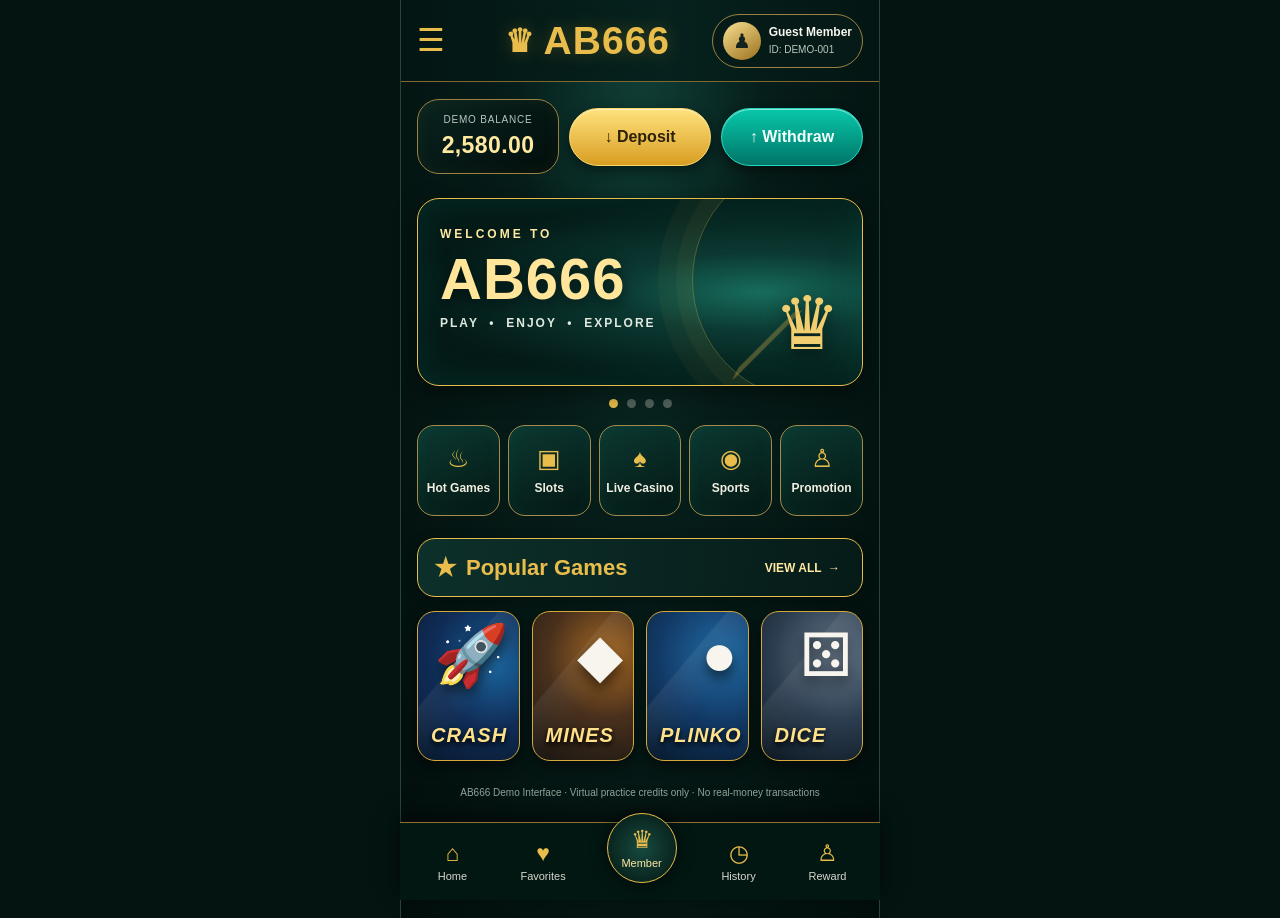
==== commit 14bd6c93: "Rename AB666_Premium_Dashboard.html to index.html" ====
--- a/index.html
+++ b/index.html
@@ -1,82 +1,117 @@
-<!doctype html>
+<!DOCTYPE html>
 <html lang="en">
 <head>
-<meta charset="utf-8">
-<meta name="viewport" content="width=device-width,initial-scale=1,viewport-fit=cover">
-<meta name="theme-color" content="#031716">
-<title>AB666 | Premium Games</title>
+<meta charset="UTF-8">
+<meta name="viewport" content="width=device-width, initial-scale=1, viewport-fit=cover">
+<meta name="theme-color" content="#031411">
+<title>AB666 — Premium</title>
 <style>
-:root{--bg:#031312;--panel:#071f1d;--panel2:#092a27;--gold:#f4c84d;--gold2:#ffe79a;--teal:#00b99e;--line:#92732c;--muted:#a8b8b3}
-*{box-sizing:border-box}body{margin:0;background:radial-gradient(ellipse at 50% -20%,#12413b 0,#031312 55%);color:#f8f5e9;font-family:Inter,Arial,sans-serif;padding-bottom:92px}
-button{font:inherit;cursor:pointer}.top{height:76px;display:flex;align-items:center;justify-content:space-between;padding:10px 15px;border-bottom:1px solid #7d682f;background:#031715eF;position:sticky;top:0;z-index:5}
-.menuBtn{border:0;background:none;color:var(--gold);font-size:31px;line-height:1;padding:4px 8px}.brand{display:flex;align-items:center;gap:7px;color:var(--gold);font-weight:950;font-size:clamp(25px,6vw,39px);letter-spacing:1px;text-shadow:0 2px 12px #bd8b18}.crown{font-size:27px}.profile{border:1px solid #9c8545;border-radius:28px;padding:8px 10px;display:flex;align-items:center;gap:8px;background:#071b1a;max-width:145px;font-size:11px}.avatar{width:32px;height:32px;border-radius:50%;background:linear-gradient(145deg,#f9d96e,#946a17);display:grid;place-items:center;color:#13211d;font-size:19px}.profile b{display:block;font-size:12px;white-space:nowrap}.profile small{color:#c8c8b8}
-.wallet{display:grid;grid-template-columns:1fr 1fr 1fr;gap:9px;padding:13px 14px;align-items:center}.balance{grid-column:span 1;border:1px solid #8d7944;border-radius:18px;padding:13px 9px;background:linear-gradient(120deg,#071c1a,#020d0d);text-align:center;color:var(--gold2);font-size:clamp(15px,4vw,22px);font-weight:800;white-space:nowrap}.balance small{display:block;color:#b4c0b8;font-size:10px;font-weight:500;margin-bottom:4px}.action{border-radius:30px;border:1px solid #f8d15c;padding:14px 4px;font-weight:800;font-size:clamp(12px,3vw,16px);color:#2d2105;background:linear-gradient(#ffe27a,#d99a13);box-shadow:0 4px 12px #0008}.action.withdraw{border-color:#28d6bd;color:#eafffb;background:linear-gradient(#00b99e,#006b61)}
-.banner{margin:7px 14px 0;min-height:176px;border:1px solid var(--gold);border-radius:20px;overflow:hidden;position:relative;background:radial-gradient(circle at 80% 45%,#176c5e 0,#082a27 36%,#031412 75%);box-shadow:0 0 20px #008b7830}.banner:before{content:"♛";position:absolute;left:10px;bottom:-25px;font-size:135px;color:#dba92d;opacity:.28}.banner:after{content:"✦  ✧  ✦";position:absolute;right:12px;top:20px;color:#f6d66b;font-size:22px;letter-spacing:12px;opacity:.7}.bannerText{position:relative;z-index:1;padding:28px 20px;max-width:70%}.bannerText small{color:#f5d77b;letter-spacing:3px;font-weight:800}.bannerText h1{font-size:clamp(30px,8vw,52px);margin:8px 0;color:var(--gold2);line-height:1;text-shadow:0 3px 12px #000}.bannerText p{margin:10px 0 0;color:#d5e5df;font-weight:700;letter-spacing:1px}.bannerArt{position:absolute;right:12px;bottom:12px;font-size:clamp(65px,18vw,112px);filter:drop-shadow(0 7px 10px #0008)}
-.dots{display:flex;justify-content:center;gap:8px;padding:11px}.dots i{width:8px;height:8px;border-radius:50%;background:#52635e}.dots i:first-child{background:var(--gold)}
-.shortcuts{display:grid;grid-template-columns:repeat(5,1fr);gap:8px;padding:6px 13px 16px}.shortcut{min-width:0;border:1px solid #a58b4a;border-radius:15px;background:linear-gradient(145deg,#0c3731,#031715);padding:12px 3px 10px;text-align:center;box-shadow:inset 0 0 16px #00a68b14}.shortcut .ico{display:block;font-size:27px;color:var(--gold);margin-bottom:6px}.shortcut span:last-child{font-size:clamp(9px,2.7vw,12px);font-weight:700;white-space:nowrap}
-.section{margin:5px 14px 12px;border:1px solid var(--gold);border-radius:16px;padding:13px 15px;background:linear-gradient(100deg,#0b302b,#061816);display:flex;justify-content:space-between;align-items:center;color:var(--gold);font-weight:850;font-size:19px}.section button{background:none;border:0;color:var(--gold);font-size:13px;font-weight:700}
-.games{display:grid;grid-template-columns:repeat(2,minmax(0,1fr));gap:12px;padding:0 14px}.game{height:130px;border:1px solid #c89b36;border-radius:17px;position:relative;overflow:hidden;display:flex;align-items:end;padding:12px;background:linear-gradient(145deg,#123c70,#071b35 55%,#080f19);box-shadow:0 5px 13px #0008}.game:nth-child(2){background:linear-gradient(145deg,#57361b,#151b22 65%,#0b1217)}.game:nth-child(3){background:linear-gradient(145deg,#123c69,#09162c 65%,#0b111d)}.game:nth-child(4){background:linear-gradient(145deg,#33475b,#101a2a 65%,#080f18)}.game .art{position:absolute;right:8px;top:3px;font-size:66px;filter:drop-shadow(0 5px 6px #0009)}.game b{position:relative;color:#ffe28a;font-size:20px;font-style:italic;text-shadow:0 2px 5px #000;letter-spacing:1px}.bottom{position:fixed;z-index:6;bottom:0;left:0;right:0;height:76px;padding:7px 5px max(7px,env(safe-area-inset-bottom));display:flex;justify-content:space-around;align-items:center;background:#031715f5;border-top:1px solid #9a7c37;box-shadow:0 -8px 25px #0008}.nav{border:0;background:none;color:#d7d6c6;display:flex;flex-direction:column;align-items:center;gap:4px;font-size:11px;min-width:54px}.nav .ni{font-size:23px;color:var(--gold)}.nav.member{border:1px solid var(--gold);border-radius:50%;width:67px;height:67px;background:radial-gradient(#17463d,#031412);margin-top:-23px;justify-content:center;color:var(--gold2);box-shadow:0 0 12px #000}.nav.member .ni{font-size:25px}
-.drawerShade{position:fixed;inset:0;background:#0009;z-index:9;display:none}.drawer{position:fixed;z-index:10;top:0;bottom:0;left:0;width:min(310px,84vw);background:linear-gradient(160deg,#0b302b,#031211);border-right:1px solid var(--gold);padding:20px 15px;transform:translateX(-105%);transition:.25s;overflow:auto}.drawer.open{transform:translateX(0)}.drawerShade.open{display:block}.drawerHead{display:flex;justify-content:space-between;align-items:center;color:var(--gold);font-size:24px;font-weight:900;margin-bottom:20px}.close{background:none;border:0;color:white;font-size:27px}.drawerGrid{display:grid;grid-template-columns:1fr 1fr;gap:10px}.drawerGrid button{min-height:75px;border:1px solid #826d39;border-radius:12px;background:#08211e;color:#f6e8b9;font-weight:700}.drawerGrid span{display:block;font-size:23px;margin-bottom:5px;color:var(--gold)}
-.notice{text-align:center;color:#9fb1a9;font-size:10px;padding:14px}
-@media(min-width:650px){body{max-width:520px;margin:auto;border-left:1px solid #25443d;border-right:1px solid #25443d;min-height:100vh}.top{position:relative}.games{grid-template-columns:repeat(4,1fr)}.game{height:145px}}
+:root{--bg:#031411;--deep:#041b18;--panel:#082521;--gold:#e9bd4b;--gold2:#ffe8a0;--teal:#00b99d;--muted:#b7c5bd;--white:#f7f5ed}
+*{box-sizing:border-box}
+html,body{margin:0;min-height:100%;background:var(--bg);color:var(--white);font-family:Arial,Helvetica,sans-serif}
+body{background:radial-gradient(ellipse at 50% 0%,#104239 0,#061d19 38%,#020e0c 100%);padding-bottom:88px}
+button{font:inherit;color:inherit}
+button:focus-visible{outline:2px solid var(--gold2);outline-offset:3px}
+.topbar{height:82px;display:grid;grid-template-columns:46px 1fr auto;align-items:center;gap:8px;padding:0 16px;background:linear-gradient(90deg,#031512,#06221e 55%,#031512);border-bottom:1px solid #80672d}
+.hamb{border:0;background:none;color:var(--gold);font-size:31px;padding:0;text-align:left}
+.logo{display:flex;align-items:center;justify-content:center;gap:9px;color:var(--gold);font-size:clamp(27px,7vw,39px);font-weight:900;letter-spacing:1px;text-shadow:0 0 18px #b58a2b55}
+.logoMark{font-size:32px;line-height:1}
+.user{display:flex;align-items:center;gap:8px;border:1px solid #9b8242;border-radius:28px;padding:7px 10px;background:#061b18;min-width:0}
+.userIcon{height:38px;width:38px;border-radius:50%;display:grid;place-items:center;background:linear-gradient(145deg,#f8df91,#9b711d);color:#14231d;font-size:20px;flex-shrink:0}
+.user b{display:block;font-size:12px;white-space:nowrap}.user small{font-size:10px;color:#b9c6bd;white-space:nowrap}
+.wallet{display:grid;grid-template-columns:1fr 1fr 1fr;gap:10px;padding:17px 16px 14px;align-items:center}
+.balance{min-height:75px;border:1px solid #9b8242;border-radius:22px;background:linear-gradient(145deg,#09231f,#020e0c);display:flex;flex-direction:column;justify-content:center;align-items:center;box-shadow:inset 0 0 18px #c49b3210}
+.balance small{font-size:10px;letter-spacing:.8px;color:#b8c4bd;margin-bottom:7px}.balance strong{font-size:clamp(17px,4.3vw,23px);color:var(--gold2);letter-spacing:.4px}
+.action{height:58px;border:1px solid #f9d66c;border-radius:32px;background:linear-gradient(180deg,#ffe27d,#d99e22);color:#2d2107;font-size:clamp(12px,3.2vw,16px);font-weight:800;box-shadow:0 5px 13px #0007,inset 0 1px 0 #fff8}
+.action.out{border-color:#23d8be;background:linear-gradient(180deg,#08c8aa,#007568);color:#f3fffc}
+.hero{margin:10px 16px 0;min-height:188px;border:1.5px solid var(--gold);border-radius:22px;overflow:hidden;position:relative;background:radial-gradient(ellipse at 77% 50%,#176c5b 0,#0b3932 30%,#041a17 72%);box-shadow:0 7px 24px #0007,inset 0 0 35px #00a88d20}
+.hero:before{content:"";position:absolute;width:240px;height:240px;border:1px solid #d9b64d55;border-radius:50%;right:-72px;top:-40px;box-shadow:0 0 0 16px #e7bf4b0b,0 0 0 34px #e7bf4b09}
+.hero:after{content:"";position:absolute;right:22px;bottom:5px;width:116px;height:105px;opacity:.34;background:linear-gradient(135deg,transparent 48%,#d6ad47 49%,#d6ad47 51%,transparent 52%);clip-path:polygon(50% 0,61% 36%,100% 22%,73% 56%,93% 100%,50% 72%,7% 100%,27% 56%,0 22%,39% 36%)}
+.heroContent{position:relative;z-index:1;padding:28px 22px;max-width:72%}
+.eyebrow{font-size:12px;letter-spacing:3px;font-weight:800;color:var(--gold2)}
+.hero h1{font-size:clamp(38px,10vw,58px);line-height:.98;margin:10px 0 8px;color:#ffe69b;letter-spacing:1px;text-shadow:0 4px 15px #0009}
+.hero p{font-size:12px;font-weight:800;letter-spacing:2px;color:#e0e9df;margin:0}
+.heroCrown{position:absolute;right:22px;bottom:24px;color:#f1cf70;font-size:74px;line-height:1;text-shadow:0 5px 15px #0008}
+.dots{display:flex;justify-content:center;gap:9px;padding:13px 0 17px}.dots i{width:9px;height:9px;border-radius:50%;background:#52635c}.dots i:first-child{background:var(--gold)}
+.quick{display:grid;grid-template-columns:repeat(5,minmax(0,1fr));gap:8px;padding:0 16px 20px}
+.quick button{height:91px;border:1px solid #a58b4b;border-radius:17px;background:linear-gradient(155deg,#0c3831,#041713);display:flex;flex-direction:column;justify-content:center;align-items:center;gap:10px;box-shadow:inset 0 0 16px #00a88b12}
+.quick .qicon{font-size:25px;color:var(--gold);line-height:1}.quick .qname{font-size:clamp(9px,2.6vw,12px);font-weight:700;color:#f1eee2;white-space:nowrap}
+.section{margin:2px 16px 14px;padding:14px 16px;border:1px solid var(--gold);border-radius:18px;background:linear-gradient(100deg,#0d302b,#061b18);display:flex;align-items:center;justify-content:space-between;color:var(--gold);font-weight:800;box-shadow:0 4px 14px #0005}
+.sectionTitle{font-size:clamp(17px,4.6vw,22px);display:flex;align-items:center;gap:10px}.star{font-size:25px}
+.view{border:0;background:none;color:var(--gold2);font-weight:800;font-size:12px;white-space:nowrap}
+.games{display:grid;grid-template-columns:repeat(2,minmax(0,1fr));gap:12px;padding:0 16px}
+.game{height:138px;border:1px solid #d4a83d;border-radius:18px;position:relative;overflow:hidden;text-align:left;padding:12px;background:radial-gradient(circle at 75% 35%,#1b66a0,#102c56 52%,#07182b 100%);box-shadow:0 5px 13px #0008}
+.game:nth-child(2){background:radial-gradient(circle at 75% 30%,#a86a24,#49301c 48%,#171512 100%)}
+.game:nth-child(3){background:radial-gradient(circle at 75% 30%,#216ba4,#123a67 50%,#07182a 100%)}
+.game:nth-child(4){background:radial-gradient(circle at 75% 30%,#66788a,#2c3d50 50%,#0b1721 100%)}
+.game:before{content:"";position:absolute;inset:0;background:linear-gradient(130deg,transparent 35%,#fff1 36%,transparent 60%);pointer-events:none}
+.gameArt{position:absolute;right:10px;top:8px;font-size:60px;filter:drop-shadow(0 7px 7px #0009)}
+.gameName{position:absolute;left:13px;bottom:13px;font-size:20px;font-weight:900;font-style:italic;letter-spacing:1px;color:#ffe18a;text-shadow:0 3px 5px #000}
+.bottom{position:fixed;z-index:5;left:0;right:0;bottom:0;height:78px;padding:7px 8px max(7px,env(safe-area-inset-bottom));display:flex;justify-content:space-around;align-items:center;background:#031713f5;border-top:1px solid #8d7134;box-shadow:0 -7px 20px #0008}
+.nav{border:0;background:none;display:flex;flex-direction:column;align-items:center;gap:5px;color:#d7d9cf;font-size:11px;min-width:54px}.navIcon{font-size:23px;color:var(--gold);line-height:1}
+.nav.member{width:70px;height:70px;border:1px solid var(--gold);border-radius:50%;background:radial-gradient(#174a3f,#031512);margin-top:-27px;color:var(--gold2);box-shadow:0 0 16px #0009;justify-content:center}.nav.member .navIcon{font-size:25px}
+.note{text-align:center;color:#8fa59b;font-size:10px;padding:16px 10px 22px}
+.shade{position:fixed;inset:0;background:#000b;z-index:8;display:none}.shade.show{display:block}
+.drawer{position:fixed;z-index:9;left:0;top:0;bottom:0;width:min(315px,85vw);padding:20px 15px;background:linear-gradient(155deg,#0b302a,#031310);border-right:1px solid var(--gold);transform:translateX(-105%);transition:transform .25s;overflow:auto}.drawer.show{transform:translateX(0)}
+.drawerHead{display:flex;justify-content:space-between;align-items:center;color:var(--gold);font-size:22px;font-weight:900;margin-bottom:18px}.drawerHead button{border:0;background:none;color:white;font-size:28px}
+.drawerGrid{display:grid;grid-template-columns:1fr 1fr;gap:10px}.drawerGrid button{height:75px;border:1px solid #816b37;border-radius:13px;background:#08231e;color:#f5ebc9;font-size:13px;font-weight:700}.drawerGrid span{display:block;font-size:22px;color:var(--gold);margin-bottom:5px}
+@media(min-width:600px){body{max-width:480px;margin:auto;border-left:1px solid #28453d;border-right:1px solid #28453d}.bottom{left:50%;right:auto;transform:translateX(-50%);width:min(480px,100%)}.games{grid-template-columns:repeat(4,1fr)}.game{height:150px}}
 </style>
 </head>
 <body>
-<header class="top">
-<button class="menuBtn" id="menuOpen" aria-label="Open menu">☰</button>
-<div class="brand"><span class="crown">♛</span>AB666</div>
-<div class="profile"><div class="avatar">♟</div><div><b>Guest Member</b><small>ID: DEMO-001</small></div></div>
+<header class="topbar">
+<button class="hamb" id="openMenu" aria-label="Open menu">☰</button>
+<div class="logo"><span class="logoMark">♛</span><span>AB666</span></div>
+<div class="user"><div class="userIcon">♟</div><div><b>Guest Member</b><small>ID: DEMO-001</small></div></div>
 </header>
 <section class="wallet">
-<div class="balance"><small>DEMO BALANCE</small>2,580.00</div>
-<button class="action" onclick="demo('Deposit')">⬇ Deposit</button>
-<button class="action withdraw" onclick="demo('Withdraw')">⬆ Withdraw</button>
+<div class="balance"><small>DEMO BALANCE</small><strong>2,580.00</strong></div>
+<button class="action" onclick="demoAction('Deposit')">↓ Deposit</button>
+<button class="action out" onclick="demoAction('Withdraw')">↑ Withdraw</button>
 </section>
-<section class="banner">
-<div class="bannerText"><small>WELCOME TO</small><h1>AB666</h1><p>PLAY • ENJOY • EXPLORE</p></div><div class="bannerArt">♛</div>
+<section class="hero"><div class="heroContent"><div class="eyebrow">WELCOME TO</div><h1>AB666</h1><p>PLAY&nbsp; • &nbsp;ENJOY&nbsp; • &nbsp;EXPLORE</p></div><div class="heroCrown">♛</div></section>
+<div class="dots"><i></i><i></i><i></i><i></i></div>
+<section class="quick">
+<button onclick="go('Hot Games')"><span class="qicon">♨</span><span class="qname">Hot Games</span></button>
+<button onclick="go('Slots')"><span class="qicon">▣</span><span class="qname">Slots</span></button>
+<button onclick="go('Live Casino')"><span class="qicon">♠</span><span class="qname">Live Casino</span></button>
+<button onclick="go('Sports')"><span class="qicon">◉</span><span class="qname">Sports</span></button>
+<button onclick="go('Promotion')"><span class="qicon">♙</span><span class="qname">Promotion</span></button>
 </section>
-<div class="dots"><i></i><i></i><i></i><i></i></div>
-<section class="shortcuts">
-<button class="shortcut" onclick="go('Hot Games')"><span class="ico">♨</span><span>Hot Games</span></button>
-<button class="shortcut" onclick="go('Slots')"><span class="ico">▣</span><span>Slots</span></button>
-<button class="shortcut" onclick="go('Live Casino')"><span class="ico">♠</span><span>Live Casino</span></button>
-<button class="shortcut" onclick="go('Sports')"><span class="ico">⚽</span><span>Sports</span></button>
-<button class="shortcut" onclick="go('Promotion')"><span class="ico">♙</span><span>Promotion</span></button>
+<div class="section"><div class="sectionTitle"><span class="star">★</span>Popular Games</div><button class="view" onclick="go('All Games')">VIEW ALL&nbsp; →</button></div>
+<section class="games">
+<button class="game" onclick="go('Crash')"><span class="gameArt">🚀</span><span class="gameName">CRASH</span></button>
+<button class="game" onclick="go('Mines')"><span class="gameArt">◆</span><span class="gameName">MINES</span></button>
+<button class="game" onclick="go('Plinko')"><span class="gameArt">●</span><span class="gameName">PLINKO</span></button>
+<button class="game" onclick="go('Dice')"><span class="gameArt">⚄</span><span class="gameName">DICE</span></button>
 </section>
-<div class="section"><span>★ &nbsp; Popular Games</span><button onclick="go('All Games')">VIEW ALL →</button></div>
-<section class="games">
-<button class="game" onclick="go('Crash')"><span class="art">🚀</span><b>CRASH</b></button>
-<button class="game" onclick="go('Mines')"><span class="art">💣</span><b>MINES</b></button>
-<button class="game" onclick="go('Plinko')"><span class="art">🔵</span><b>PLINKO</b></button>
-<button class="game" onclick="go('Dice')"><span class="art">🎲</span><b>DICE</b></button>
-</section>
-<p class="notice">AB666 Demo Interface · Virtual practice credits only · No real-money transactions</p>
+<p class="note">AB666 Demo Interface · Virtual practice credits only · No real-money transactions</p>
 <nav class="bottom">
-<button class="nav" onclick="go('Home')"><span class="ni">⌂</span>Home</button>
-<button class="nav" onclick="go('Favorites')"><span class="ni">♥</span>Favorites</button>
-<button class="nav member" onclick="go('Member')"><span class="ni">♛</span>Member</button>
-<button class="nav" onclick="go('History')"><span class="ni">◷</span>History</button>
-<button class="nav" onclick="go('Reward')"><span class="ni">♙</span>Reward</button>
+<button class="nav" onclick="go('Home')"><span class="navIcon">⌂</span>Home</button>
+<button class="nav" onclick="go('Favorites')"><span class="navIcon">♥</span>Favorites</button>
+<button class="nav member" onclick="go('Member')"><span class="navIcon">♛</span>Member</button>
+<button class="nav" onclick="go('History')"><span class="navIcon">◷</span>History</button>
+<button class="nav" onclick="go('Reward')"><span class="navIcon">♙</span>Reward</button>
 </nav>
-<div class="drawerShade" id="shade" onclick="menu(false)"></div>
-<aside class="drawer" id="drawer">
-<div class="drawerHead"><span>AB666 MENU</span><button class="close" onclick="menu(false)">×</button></div>
+<div class="shade" id="shade" onclick="closeMenu()"></div>
+<aside class="drawer" id="drawer"><div class="drawerHead">AB666 MENU <button onclick="closeMenu()">×</button></div>
 <div class="drawerGrid">
 <button onclick="go('Hot Games')"><span>♨</span>Hot Games</button><button onclick="go('Invite Friends')"><span>♧</span>Invite Friends</button>
 <button onclick="go('Favorites')"><span>♥</span>Favorites</button><button onclick="go('Promotion')"><span>♙</span>Promotion</button>
 <button onclick="go('Slots')"><span>▣</span>Slots</button><button onclick="go('Reward Center')"><span>★</span>Reward Center</button>
 <button onclick="go('Live Casino')"><span>♠</span>Live Casino</button><button onclick="go('Manual Rebate')"><span>％</span>Manual Rebate</button>
-<button onclick="go('Sports')"><span>⚽</span>Sports</button><button onclick="go('VIP')"><span>♛</span>VIP</button>
-<button onclick="go('E-sports')"><span>◈</span>E-sports</button><button onclick="go('Mission')"><span>☑</span>Mission</button>
+<button onclick="go('Sports')"><span>◉</span>Sports</button><button onclick="go('VIP')"><span>♛</span>VIP</button>
+<button onclick="go('E-sports')"><span>◈</span>E-sports</button><button onclick="go('Mission')"><span>✓</span>Mission</button>
 <button onclick="go('Poker')"><span>♣</span>Poker</button><button onclick="go('Language')"><span>文</span>Language</button>
 <button onclick="go('App Download')"><span>↓</span>App Download</button><button onclick="go('Fish')"><span>♧</span>Fish</button>
-</div>
-</aside>
+</div></aside>
 <script>
-function menu(open){document.getElementById('drawer').classList.toggle('open',open);document.getElementById('shade').classList.toggle('open',open)}
-document.getElementById('menuOpen').addEventListener('click',()=>menu(true));
-function go(page){menu(false);alert(page+' page will be built in the next step.');}
-function demo(kind){alert(kind+' is a demo-only button. Real deposits and withdrawals are not available.');}
+const drawer=document.getElementById('drawer'),shade=document.getElementById('shade');
+function openMenu(){drawer.classList.add('show');shade.classList.add('show')}
+function closeMenu(){drawer.classList.remove('show');shade.classList.remove('show')}
+document.getElementById('openMenu').addEventListener('click',openMenu);
+function go(name){closeMenu();alert(name+' section will be added in the next build step.')}
+function demoAction(name){alert(name+' is a demo-only button. Real-money transactions are not available.')}
 </script>
 </body>
 </html>
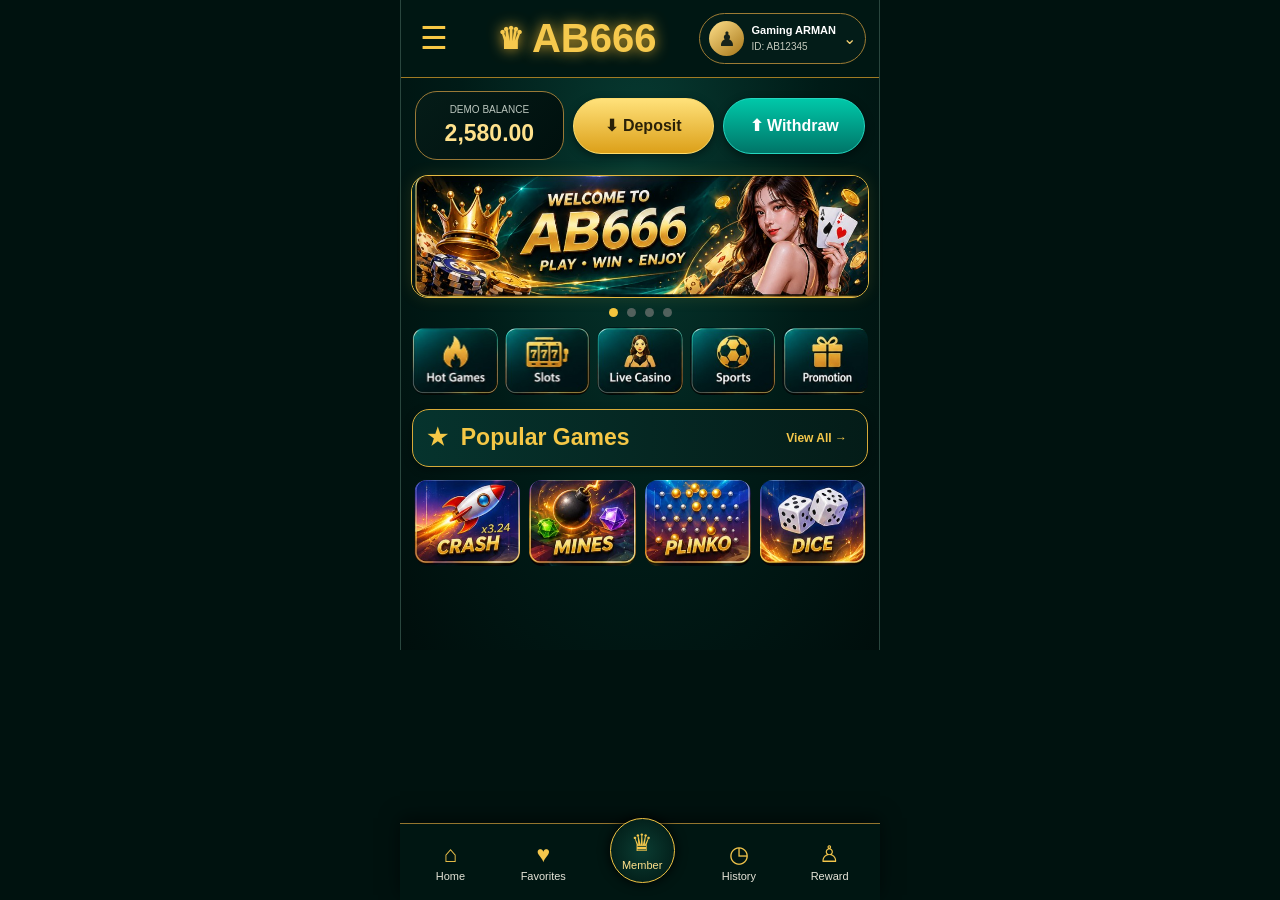
==== commit 440dfc9a: "Rename AB666_Same_Design.html to index.html" ====
--- a/index.html
+++ b/index.html
@@ -1,117 +1,98 @@
-<!DOCTYPE html>
+<!doctype html>
 <html lang="en">
 <head>
-<meta charset="UTF-8">
+<meta charset="utf-8">
 <meta name="viewport" content="width=device-width, initial-scale=1, viewport-fit=cover">
-<meta name="theme-color" content="#031411">
-<title>AB666 — Premium</title>
+<meta name="theme-color" content="#001512">
+<title>AB666</title>
 <style>
-:root{--bg:#031411;--deep:#041b18;--panel:#082521;--gold:#e9bd4b;--gold2:#ffe8a0;--teal:#00b99d;--muted:#b7c5bd;--white:#f7f5ed}
-*{box-sizing:border-box}
-html,body{margin:0;min-height:100%;background:var(--bg);color:var(--white);font-family:Arial,Helvetica,sans-serif}
-body{background:radial-gradient(ellipse at 50% 0%,#104239 0,#061d19 38%,#020e0c 100%);padding-bottom:88px}
-button{font:inherit;color:inherit}
-button:focus-visible{outline:2px solid var(--gold2);outline-offset:3px}
-.topbar{height:82px;display:grid;grid-template-columns:46px 1fr auto;align-items:center;gap:8px;padding:0 16px;background:linear-gradient(90deg,#031512,#06221e 55%,#031512);border-bottom:1px solid #80672d}
-.hamb{border:0;background:none;color:var(--gold);font-size:31px;padding:0;text-align:left}
-.logo{display:flex;align-items:center;justify-content:center;gap:9px;color:var(--gold);font-size:clamp(27px,7vw,39px);font-weight:900;letter-spacing:1px;text-shadow:0 0 18px #b58a2b55}
-.logoMark{font-size:32px;line-height:1}
-.user{display:flex;align-items:center;gap:8px;border:1px solid #9b8242;border-radius:28px;padding:7px 10px;background:#061b18;min-width:0}
-.userIcon{height:38px;width:38px;border-radius:50%;display:grid;place-items:center;background:linear-gradient(145deg,#f8df91,#9b711d);color:#14231d;font-size:20px;flex-shrink:0}
-.user b{display:block;font-size:12px;white-space:nowrap}.user small{font-size:10px;color:#b9c6bd;white-space:nowrap}
-.wallet{display:grid;grid-template-columns:1fr 1fr 1fr;gap:10px;padding:17px 16px 14px;align-items:center}
-.balance{min-height:75px;border:1px solid #9b8242;border-radius:22px;background:linear-gradient(145deg,#09231f,#020e0c);display:flex;flex-direction:column;justify-content:center;align-items:center;box-shadow:inset 0 0 18px #c49b3210}
-.balance small{font-size:10px;letter-spacing:.8px;color:#b8c4bd;margin-bottom:7px}.balance strong{font-size:clamp(17px,4.3vw,23px);color:var(--gold2);letter-spacing:.4px}
-.action{height:58px;border:1px solid #f9d66c;border-radius:32px;background:linear-gradient(180deg,#ffe27d,#d99e22);color:#2d2107;font-size:clamp(12px,3.2vw,16px);font-weight:800;box-shadow:0 5px 13px #0007,inset 0 1px 0 #fff8}
-.action.out{border-color:#23d8be;background:linear-gradient(180deg,#08c8aa,#007568);color:#f3fffc}
-.hero{margin:10px 16px 0;min-height:188px;border:1.5px solid var(--gold);border-radius:22px;overflow:hidden;position:relative;background:radial-gradient(ellipse at 77% 50%,#176c5b 0,#0b3932 30%,#041a17 72%);box-shadow:0 7px 24px #0007,inset 0 0 35px #00a88d20}
-.hero:before{content:"";position:absolute;width:240px;height:240px;border:1px solid #d9b64d55;border-radius:50%;right:-72px;top:-40px;box-shadow:0 0 0 16px #e7bf4b0b,0 0 0 34px #e7bf4b09}
-.hero:after{content:"";position:absolute;right:22px;bottom:5px;width:116px;height:105px;opacity:.34;background:linear-gradient(135deg,transparent 48%,#d6ad47 49%,#d6ad47 51%,transparent 52%);clip-path:polygon(50% 0,61% 36%,100% 22%,73% 56%,93% 100%,50% 72%,7% 100%,27% 56%,0 22%,39% 36%)}
-.heroContent{position:relative;z-index:1;padding:28px 22px;max-width:72%}
-.eyebrow{font-size:12px;letter-spacing:3px;font-weight:800;color:var(--gold2)}
-.hero h1{font-size:clamp(38px,10vw,58px);line-height:.98;margin:10px 0 8px;color:#ffe69b;letter-spacing:1px;text-shadow:0 4px 15px #0009}
-.hero p{font-size:12px;font-weight:800;letter-spacing:2px;color:#e0e9df;margin:0}
-.heroCrown{position:absolute;right:22px;bottom:24px;color:#f1cf70;font-size:74px;line-height:1;text-shadow:0 5px 15px #0008}
-.dots{display:flex;justify-content:center;gap:9px;padding:13px 0 17px}.dots i{width:9px;height:9px;border-radius:50%;background:#52635c}.dots i:first-child{background:var(--gold)}
-.quick{display:grid;grid-template-columns:repeat(5,minmax(0,1fr));gap:8px;padding:0 16px 20px}
-.quick button{height:91px;border:1px solid #a58b4b;border-radius:17px;background:linear-gradient(155deg,#0c3831,#041713);display:flex;flex-direction:column;justify-content:center;align-items:center;gap:10px;box-shadow:inset 0 0 16px #00a88b12}
-.quick .qicon{font-size:25px;color:var(--gold);line-height:1}.quick .qname{font-size:clamp(9px,2.6vw,12px);font-weight:700;color:#f1eee2;white-space:nowrap}
-.section{margin:2px 16px 14px;padding:14px 16px;border:1px solid var(--gold);border-radius:18px;background:linear-gradient(100deg,#0d302b,#061b18);display:flex;align-items:center;justify-content:space-between;color:var(--gold);font-weight:800;box-shadow:0 4px 14px #0005}
-.sectionTitle{font-size:clamp(17px,4.6vw,22px);display:flex;align-items:center;gap:10px}.star{font-size:25px}
-.view{border:0;background:none;color:var(--gold2);font-weight:800;font-size:12px;white-space:nowrap}
-.games{display:grid;grid-template-columns:repeat(2,minmax(0,1fr));gap:12px;padding:0 16px}
-.game{height:138px;border:1px solid #d4a83d;border-radius:18px;position:relative;overflow:hidden;text-align:left;padding:12px;background:radial-gradient(circle at 75% 35%,#1b66a0,#102c56 52%,#07182b 100%);box-shadow:0 5px 13px #0008}
-.game:nth-child(2){background:radial-gradient(circle at 75% 30%,#a86a24,#49301c 48%,#171512 100%)}
-.game:nth-child(3){background:radial-gradient(circle at 75% 30%,#216ba4,#123a67 50%,#07182a 100%)}
-.game:nth-child(4){background:radial-gradient(circle at 75% 30%,#66788a,#2c3d50 50%,#0b1721 100%)}
-.game:before{content:"";position:absolute;inset:0;background:linear-gradient(130deg,transparent 35%,#fff1 36%,transparent 60%);pointer-events:none}
-.gameArt{position:absolute;right:10px;top:8px;font-size:60px;filter:drop-shadow(0 7px 7px #0009)}
-.gameName{position:absolute;left:13px;bottom:13px;font-size:20px;font-weight:900;font-style:italic;letter-spacing:1px;color:#ffe18a;text-shadow:0 3px 5px #000}
-.bottom{position:fixed;z-index:5;left:0;right:0;bottom:0;height:78px;padding:7px 8px max(7px,env(safe-area-inset-bottom));display:flex;justify-content:space-around;align-items:center;background:#031713f5;border-top:1px solid #8d7134;box-shadow:0 -7px 20px #0008}
-.nav{border:0;background:none;display:flex;flex-direction:column;align-items:center;gap:5px;color:#d7d9cf;font-size:11px;min-width:54px}.navIcon{font-size:23px;color:var(--gold);line-height:1}
-.nav.member{width:70px;height:70px;border:1px solid var(--gold);border-radius:50%;background:radial-gradient(#174a3f,#031512);margin-top:-27px;color:var(--gold2);box-shadow:0 0 16px #0009;justify-content:center}.nav.member .navIcon{font-size:25px}
-.note{text-align:center;color:#8fa59b;font-size:10px;padding:16px 10px 22px}
-.shade{position:fixed;inset:0;background:#000b;z-index:8;display:none}.shade.show{display:block}
-.drawer{position:fixed;z-index:9;left:0;top:0;bottom:0;width:min(315px,85vw);padding:20px 15px;background:linear-gradient(155deg,#0b302a,#031310);border-right:1px solid var(--gold);transform:translateX(-105%);transition:transform .25s;overflow:auto}.drawer.show{transform:translateX(0)}
-.drawerHead{display:flex;justify-content:space-between;align-items:center;color:var(--gold);font-size:22px;font-weight:900;margin-bottom:18px}.drawerHead button{border:0;background:none;color:white;font-size:28px}
-.drawerGrid{display:grid;grid-template-columns:1fr 1fr;gap:10px}.drawerGrid button{height:75px;border:1px solid #816b37;border-radius:13px;background:#08231e;color:#f5ebc9;font-size:13px;font-weight:700}.drawerGrid span{display:block;font-size:22px;color:var(--gold);margin-bottom:5px}
-@media(min-width:600px){body{max-width:480px;margin:auto;border-left:1px solid #28453d;border-right:1px solid #28453d}.bottom{left:50%;right:auto;transform:translateX(-50%);width:min(480px,100%)}.games{grid-template-columns:repeat(4,1fr)}.game{height:150px}}
+*{box-sizing:border-box}html,body{margin:0;min-height:100%;background:#00120f;color:#fff;font-family:Arial,Helvetica,sans-serif}
+body{padding-bottom:84px;background:radial-gradient(ellipse at 50% 24%,#073b32 0,#001b17 54%,#000e0c 100%)}
+button{font:inherit;cursor:pointer}
+.top{height:78px;padding:0 13px;display:grid;grid-template-columns:40px 1fr auto;align-items:center;gap:8px;background:#001713;border-bottom:1px solid #a17b24}
+.menu{background:none;border:0;color:#f7c845;font-size:31px;padding:0}
+.brand{display:flex;justify-content:center;align-items:center;gap:8px;color:#f6c94d;font-weight:900;font-size:clamp(26px,7vw,40px);text-shadow:0 0 14px #d5a52d;white-space:nowrap}
+.brand span:first-child{font-size:30px}
+.user{display:flex;align-items:center;gap:7px;border:1px solid #9d7b34;border-radius:34px;padding:7px 9px;background:#031c18;min-width:0}
+.avatar{height:35px;width:35px;border-radius:50%;background:linear-gradient(140deg,#ffe08a,#a57518);display:grid;place-items:center;color:#17221a;font-size:20px;flex-shrink:0}
+.user b{display:block;font-size:11px;white-space:nowrap}.user small{font-size:10px;color:#c4c9bd;white-space:nowrap}
+.wallet{display:grid;grid-template-columns:1.05fr 1fr 1fr;gap:9px;padding:13px 14px 12px;align-items:center}
+.balance{height:69px;border:1px solid #9a7937;border-radius:22px;background:linear-gradient(130deg,#051c18,#00100e);display:flex;flex-direction:column;justify-content:center;align-items:center;color:#ffe28c}
+.balance small{font-size:10px;color:#bac5bd;margin-bottom:5px}.balance strong{font-size:clamp(17px,4.6vw,23px)}
+.action{height:56px;border:1px solid #ffdc6b;border-radius:32px;background:linear-gradient(#ffe17a,#dca019);color:#2a2108;font-weight:800;font-size:clamp(12px,3.4vw,16px);box-shadow:0 3px 10px #0007}
+.action.out{background:linear-gradient(#00c8a9,#007568);border-color:#24d7c0;color:white}
+.banner{display:block;width:calc(100% - 20px);height:auto;aspect-ratio:3.72/1;object-fit:cover;margin:3px 10px 0;border:1px solid #e7bb42;border-radius:17px;box-shadow:0 0 15px #d9a82b22}
+.dots{height:29px;display:flex;justify-content:center;align-items:center;gap:9px}.dots i{width:9px;height:9px;border-radius:50%;background:#52615d}.dots i:first-child{background:#f4c43d}
+.categories{display:grid;grid-template-columns:repeat(5,minmax(0,1fr));gap:7px;padding:0 11px 14px}
+.categories button{border:0;background:none;padding:0;min-width:0}
+.categories img{width:100%;height:auto;display:block;aspect-ratio:1.27/1;object-fit:fill;border-radius:13px}
+.section{height:58px;margin:0 11px 13px;border:1px solid #d6aa39;border-radius:17px;background:linear-gradient(90deg,#06332d,#041c18);display:flex;align-items:center;justify-content:space-between;padding:0 14px;color:#f5c746;box-shadow:0 3px 10px #0005}
+.section strong{font-size:clamp(16px,4.5vw,23px)}.section button{border:0;background:none;color:#f6c84b;font-weight:800;font-size:12px;white-space:nowrap}
+.games{display:grid;grid-template-columns:repeat(4,minmax(0,1fr));gap:9px;padding:0 13px}
+.games button{border:0;background:none;padding:0;min-width:0}.games img{width:100%;display:block;aspect-ratio:1.23/1;object-fit:fill;border-radius:13px}
+.bottom{position:fixed;bottom:0;left:0;right:0;height:77px;z-index:4;background:#001713f5;border-top:1px solid #94752e;display:flex;align-items:center;justify-content:space-around;padding:5px 5px max(5px,env(safe-area-inset-bottom));box-shadow:0 -5px 18px #0008}
+.nav{border:0;background:none;color:#e6e5d9;display:flex;flex-direction:column;align-items:center;gap:4px;font-size:11px;min-width:53px}.nav i{font-style:normal;color:#f3c64c;font-size:23px;line-height:1}
+.nav.member{width:65px;height:65px;border:1px solid #f0c343;border-radius:50%;background:radial-gradient(#0b3c32,#001612);margin-top:-23px;justify-content:center;color:#ffe18b;box-shadow:0 0 12px #000}
+.nav.member i{font-size:24px}
+.shade{display:none;position:fixed;inset:0;background:#000a;z-index:8}.shade.open{display:block}
+.drawer{position:fixed;z-index:9;left:0;top:0;bottom:0;width:min(310px,84vw);padding:18px 14px;background:linear-gradient(150deg,#0a352d,#00130f);border-right:1px solid #d4aa3b;transform:translateX(-105%);transition:.22s;overflow:auto}.drawer.open{transform:translateX(0)}
+.drawerHead{display:flex;justify-content:space-between;align-items:center;color:#f3c64c;font-size:22px;font-weight:900;margin-bottom:16px}.drawerHead button{border:0;background:none;color:#fff;font-size:27px}
+.drawerGrid{display:grid;grid-template-columns:1fr 1fr;gap:9px}.drawerGrid button{height:72px;border:1px solid #8f7439;border-radius:12px;background:#06251f;color:#f4e9c7;font-weight:700;font-size:12px}.drawerGrid span{display:block;color:#f0c54d;font-size:21px;margin-bottom:4px}
+.toast{position:fixed;z-index:12;left:50%;bottom:92px;transform:translateX(-50%);background:#092a24;border:1px solid #c39a36;color:#fff0c0;padding:10px 15px;border-radius:12px;font-size:12px;display:none;white-space:nowrap}
+@media(max-width:360px){.top{padding:0 9px;grid-template-columns:32px 1fr auto}.user{padding:5px 6px}.avatar{width:30px;height:30px}.user b{font-size:10px}.wallet{gap:6px;padding-left:9px;padding-right:9px}.action{font-size:11px}.categories{gap:4px;padding-left:7px;padding-right:7px}}
+@media(min-width:600px){body{max-width:480px;margin:auto;border-left:1px solid #29463e;border-right:1px solid #29463e}.bottom{left:50%;right:auto;transform:translateX(-50%);width:min(480px,100%)}}
 </style>
 </head>
 <body>
-<header class="topbar">
-<button class="hamb" id="openMenu" aria-label="Open menu">☰</button>
-<div class="logo"><span class="logoMark">♛</span><span>AB666</span></div>
-<div class="user"><div class="userIcon">♟</div><div><b>Guest Member</b><small>ID: DEMO-001</small></div></div>
+<header class="top">
+<button class="menu" onclick="menu(true)" aria-label="Open menu">☰</button>
+<div class="brand"><span>♛</span><span>AB666</span></div>
+<div class="user"><div class="avatar">♟</div><div><b>Gaming ARMAN</b><small>ID: AB12345</small></div><span style="color:#f2cf73">⌄</span></div>
 </header>
 <section class="wallet">
 <div class="balance"><small>DEMO BALANCE</small><strong>2,580.00</strong></div>
-<button class="action" onclick="demoAction('Deposit')">↓ Deposit</button>
-<button class="action out" onclick="demoAction('Withdraw')">↑ Withdraw</button>
+<button class="action" onclick="notify('Deposit is demo-only')">⬇ Deposit</button>
+<button class="action out" onclick="notify('Withdraw is demo-only')">⬆ Withdraw</button>
 </section>
-<section class="hero"><div class="heroContent"><div class="eyebrow">WELCOME TO</div><h1>AB666</h1><p>PLAY&nbsp; • &nbsp;ENJOY&nbsp; • &nbsp;EXPLORE</p></div><div class="heroCrown">♛</div></section>
+<img class="banner" src="[data-uri]" alt="Welcome to AB666">
 <div class="dots"><i></i><i></i><i></i><i></i></div>
-<section class="quick">
-<button onclick="go('Hot Games')"><span class="qicon">♨</span><span class="qname">Hot Games</span></button>
-<button onclick="go('Slots')"><span class="qicon">▣</span><span class="qname">Slots</span></button>
-<button onclick="go('Live Casino')"><span class="qicon">♠</span><span class="qname">Live Casino</span></button>
-<button onclick="go('Sports')"><span class="qicon">◉</span><span class="qname">Sports</span></button>
-<button onclick="go('Promotion')"><span class="qicon">♙</span><span class="qname">Promotion</span></button>
+<section class="categories">
+<button onclick="notify('Hot Games page — next step')"><img src="[data-uri]" alt="Hot Games"></button>
+<button onclick="notify('Slots page — next step')"><img src="[data-uri]" alt="Slots"></button>
+<button onclick="notify('Live Casino page — next step')"><img src="[data-uri]" alt="Live Casino"></button>
+<button onclick="notify('Sports page — next step')"><img src="[data-uri]" alt="Sports"></button>
+<button onclick="notify('Promotion page — next step')"><img src="[data-uri]" alt="Promotion"></button>
 </section>
-<div class="section"><div class="sectionTitle"><span class="star">★</span>Popular Games</div><button class="view" onclick="go('All Games')">VIEW ALL&nbsp; →</button></div>
+<div class="section"><strong>★ &nbsp;Popular Games</strong><button onclick="notify('All games page — next step')">View All →</button></div>
 <section class="games">
-<button class="game" onclick="go('Crash')"><span class="gameArt">🚀</span><span class="gameName">CRASH</span></button>
-<button class="game" onclick="go('Mines')"><span class="gameArt">◆</span><span class="gameName">MINES</span></button>
-<button class="game" onclick="go('Plinko')"><span class="gameArt">●</span><span class="gameName">PLINKO</span></button>
-<button class="game" onclick="go('Dice')"><span class="gameArt">⚄</span><span class="gameName">DICE</span></button>
+<button onclick="notify('Crash demo game — next step')"><img src="[data-uri]" alt="Crash"></button>
+<button onclick="notify('Mines demo game — next step')"><img src="[data-uri]" alt="Mines"></button>
+<button onclick="notify('Plinko demo game — next step')"><img src="[data-uri]" alt="Plinko"></button>
+<button onclick="notify('Dice demo game — next step')"><img src="[data-uri]" alt="Dice"></button>
 </section>
-<p class="note">AB666 Demo Interface · Virtual practice credits only · No real-money transactions</p>
 <nav class="bottom">
-<button class="nav" onclick="go('Home')"><span class="navIcon">⌂</span>Home</button>
-<button class="nav" onclick="go('Favorites')"><span class="navIcon">♥</span>Favorites</button>
-<button class="nav member" onclick="go('Member')"><span class="navIcon">♛</span>Member</button>
-<button class="nav" onclick="go('History')"><span class="navIcon">◷</span>History</button>
-<button class="nav" onclick="go('Reward')"><span class="navIcon">♙</span>Reward</button>
+<button class="nav" onclick="notify('Home')"><i>⌂</i>Home</button>
+<button class="nav" onclick="notify('Favorites')"><i>♥</i>Favorites</button>
+<button class="nav member" onclick="notify('Member page — next step')"><i>♛</i>Member</button>
+<button class="nav" onclick="notify('History')"><i>◷</i>History</button>
+<button class="nav" onclick="notify('Reward')"><i>♙</i>Reward</button>
 </nav>
-<div class="shade" id="shade" onclick="closeMenu()"></div>
-<aside class="drawer" id="drawer"><div class="drawerHead">AB666 MENU <button onclick="closeMenu()">×</button></div>
+<div class="shade" id="shade" onclick="menu(false)"></div>
+<aside class="drawer" id="drawer"><div class="drawerHead">AB666 MENU <button onclick="menu(false)">×</button></div>
 <div class="drawerGrid">
-<button onclick="go('Hot Games')"><span>♨</span>Hot Games</button><button onclick="go('Invite Friends')"><span>♧</span>Invite Friends</button>
-<button onclick="go('Favorites')"><span>♥</span>Favorites</button><button onclick="go('Promotion')"><span>♙</span>Promotion</button>
-<button onclick="go('Slots')"><span>▣</span>Slots</button><button onclick="go('Reward Center')"><span>★</span>Reward Center</button>
-<button onclick="go('Live Casino')"><span>♠</span>Live Casino</button><button onclick="go('Manual Rebate')"><span>％</span>Manual Rebate</button>
-<button onclick="go('Sports')"><span>◉</span>Sports</button><button onclick="go('VIP')"><span>♛</span>VIP</button>
-<button onclick="go('E-sports')"><span>◈</span>E-sports</button><button onclick="go('Mission')"><span>✓</span>Mission</button>
-<button onclick="go('Poker')"><span>♣</span>Poker</button><button onclick="go('Language')"><span>文</span>Language</button>
-<button onclick="go('App Download')"><span>↓</span>App Download</button><button onclick="go('Fish')"><span>♧</span>Fish</button>
+<button onclick="item('Hot Games')"><span>♨</span>Hot Games</button><button onclick="item('Invite Friends')"><span>♧</span>Invite Friends</button>
+<button onclick="item('Favorites')"><span>♥</span>Favorites</button><button onclick="item('Promotion')"><span>♙</span>Promotion</button>
+<button onclick="item('Slots')"><span>▣</span>Slots</button><button onclick="item('Reward Center')"><span>★</span>Reward Center</button>
+<button onclick="item('Live Casino')"><span>♠</span>Live Casino</button><button onclick="item('Manual Rebate')"><span>％</span>Manual Rebate</button>
+<button onclick="item('Sports')"><span>◉</span>Sports</button><button onclick="item('VIP')"><span>♛</span>VIP</button>
+<button onclick="item('E-sports')"><span>◈</span>E-sports</button><button onclick="item('Mission')"><span>✓</span>Mission</button>
+<button onclick="item('Poker')"><span>♣</span>Poker</button><button onclick="item('Language')"><span>文</span>Language</button>
+<button onclick="item('App Download')"><span>↓</span>App Download</button><button onclick="item('Fish')"><span>♧</span>Fish</button>
 </div></aside>
+<div class="toast" id="toast"></div>
 <script>
-const drawer=document.getElementById('drawer'),shade=document.getElementById('shade');
-function openMenu(){drawer.classList.add('show');shade.classList.add('show')}
-function closeMenu(){drawer.classList.remove('show');shade.classList.remove('show')}
-document.getElementById('openMenu').addEventListener('click',openMenu);
-function go(name){closeMenu();alert(name+' section will be added in the next build step.')}
-function demoAction(name){alert(name+' is a demo-only button. Real-money transactions are not available.')}
+function menu(open){document.getElementById('drawer').classList.toggle('open',open);document.getElementById('shade').classList.toggle('open',open)}
+function notify(text){const t=document.getElementById('toast');t.textContent=text;t.style.display='block';clearTimeout(window.toastTimer);window.toastTimer=setTimeout(()=>t.style.display='none',2200)}
+function item(name){menu(false);notify(name+' page will be added in the next step')}
 </script>
-</body>
-</html>
+</body></html>
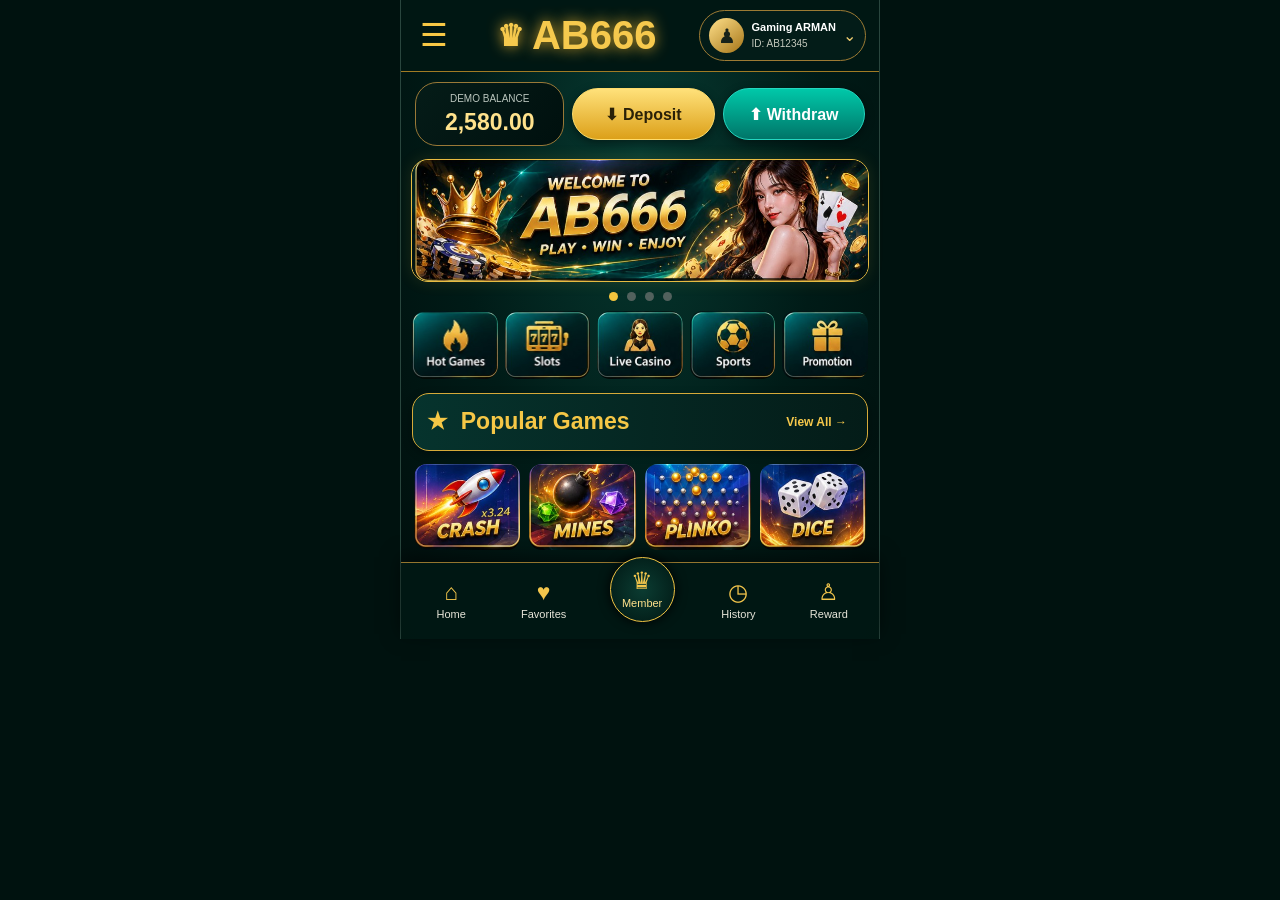
==== commit 0c241687: "Rename AB666_Premium_Fixed.html to index.html" ====
--- a/index.html
+++ b/index.html
@@ -7,19 +7,19 @@
 <title>AB666</title>
 <style>
 *{box-sizing:border-box}html,body{margin:0;min-height:100%;background:#00120f;color:#fff;font-family:Arial,Helvetica,sans-serif}
-body{padding-bottom:84px;background:radial-gradient(ellipse at 50% 24%,#073b32 0,#001b17 54%,#000e0c 100%)}
+body{padding-bottom:0;background:radial-gradient(ellipse at 50% 24%,#073b32 0,#001b17 54%,#000e0c 100%)}
 button{font:inherit;cursor:pointer}
-.top{height:78px;padding:0 13px;display:grid;grid-template-columns:40px 1fr auto;align-items:center;gap:8px;background:#001713;border-bottom:1px solid #a17b24}
+.top{height:72px;padding:0 13px;display:grid;grid-template-columns:40px 1fr auto;align-items:center;gap:8px;background:#001713;border-bottom:1px solid #a17b24}
 .menu{background:none;border:0;color:#f7c845;font-size:31px;padding:0}
 .brand{display:flex;justify-content:center;align-items:center;gap:8px;color:#f6c94d;font-weight:900;font-size:clamp(26px,7vw,40px);text-shadow:0 0 14px #d5a52d;white-space:nowrap}
 .brand span:first-child{font-size:30px}
 .user{display:flex;align-items:center;gap:7px;border:1px solid #9d7b34;border-radius:34px;padding:7px 9px;background:#031c18;min-width:0}
 .avatar{height:35px;width:35px;border-radius:50%;background:linear-gradient(140deg,#ffe08a,#a57518);display:grid;place-items:center;color:#17221a;font-size:20px;flex-shrink:0}
 .user b{display:block;font-size:11px;white-space:nowrap}.user small{font-size:10px;color:#c4c9bd;white-space:nowrap}
-.wallet{display:grid;grid-template-columns:1.05fr 1fr 1fr;gap:9px;padding:13px 14px 12px;align-items:center}
-.balance{height:69px;border:1px solid #9a7937;border-radius:22px;background:linear-gradient(130deg,#051c18,#00100e);display:flex;flex-direction:column;justify-content:center;align-items:center;color:#ffe28c}
+.wallet{display:grid;grid-template-columns:1.05fr 1fr 1fr;gap:8px;padding:10px 14px 10px;align-items:center}
+.balance{height:64px;border:1px solid #9a7937;border-radius:22px;background:linear-gradient(130deg,#051c18,#00100e);display:flex;flex-direction:column;justify-content:center;align-items:center;color:#ffe28c}
 .balance small{font-size:10px;color:#bac5bd;margin-bottom:5px}.balance strong{font-size:clamp(17px,4.6vw,23px)}
-.action{height:56px;border:1px solid #ffdc6b;border-radius:32px;background:linear-gradient(#ffe17a,#dca019);color:#2a2108;font-weight:800;font-size:clamp(12px,3.4vw,16px);box-shadow:0 3px 10px #0007}
+.action{height:52px;border:1px solid #ffdc6b;border-radius:32px;background:linear-gradient(#ffe17a,#dca019);color:#2a2108;font-weight:800;font-size:clamp(12px,3.4vw,16px);box-shadow:0 3px 10px #0007}
 .action.out{background:linear-gradient(#00c8a9,#007568);border-color:#24d7c0;color:white}
 .banner{display:block;width:calc(100% - 20px);height:auto;aspect-ratio:3.72/1;object-fit:cover;margin:3px 10px 0;border:1px solid #e7bb42;border-radius:17px;box-shadow:0 0 15px #d9a82b22}
 .dots{height:29px;display:flex;justify-content:center;align-items:center;gap:9px}.dots i{width:9px;height:9px;border-radius:50%;background:#52615d}.dots i:first-child{background:#f4c43d}
@@ -30,7 +30,7 @@
 .section strong{font-size:clamp(16px,4.5vw,23px)}.section button{border:0;background:none;color:#f6c84b;font-weight:800;font-size:12px;white-space:nowrap}
 .games{display:grid;grid-template-columns:repeat(4,minmax(0,1fr));gap:9px;padding:0 13px}
 .games button{border:0;background:none;padding:0;min-width:0}.games img{width:100%;display:block;aspect-ratio:1.23/1;object-fit:fill;border-radius:13px}
-.bottom{position:fixed;bottom:0;left:0;right:0;height:77px;z-index:4;background:#001713f5;border-top:1px solid #94752e;display:flex;align-items:center;justify-content:space-around;padding:5px 5px max(5px,env(safe-area-inset-bottom));box-shadow:0 -5px 18px #0008}
+.bottom{position:relative;bottom:auto;left:auto;right:auto;height:77px;z-index:4;margin-top:12px;background:#001713f5;border-top:1px solid #94752e;display:flex;align-items:center;justify-content:space-around;padding:5px 5px max(5px,env(safe-area-inset-bottom));box-shadow:0 -5px 18px #0008}
 .nav{border:0;background:none;color:#e6e5d9;display:flex;flex-direction:column;align-items:center;gap:4px;font-size:11px;min-width:53px}.nav i{font-style:normal;color:#f3c64c;font-size:23px;line-height:1}
 .nav.member{width:65px;height:65px;border:1px solid #f0c343;border-radius:50%;background:radial-gradient(#0b3c32,#001612);margin-top:-23px;justify-content:center;color:#ffe18b;box-shadow:0 0 12px #000}
 .nav.member i{font-size:24px}
@@ -40,7 +40,7 @@
 .drawerGrid{display:grid;grid-template-columns:1fr 1fr;gap:9px}.drawerGrid button{height:72px;border:1px solid #8f7439;border-radius:12px;background:#06251f;color:#f4e9c7;font-weight:700;font-size:12px}.drawerGrid span{display:block;color:#f0c54d;font-size:21px;margin-bottom:4px}
 .toast{position:fixed;z-index:12;left:50%;bottom:92px;transform:translateX(-50%);background:#092a24;border:1px solid #c39a36;color:#fff0c0;padding:10px 15px;border-radius:12px;font-size:12px;display:none;white-space:nowrap}
 @media(max-width:360px){.top{padding:0 9px;grid-template-columns:32px 1fr auto}.user{padding:5px 6px}.avatar{width:30px;height:30px}.user b{font-size:10px}.wallet{gap:6px;padding-left:9px;padding-right:9px}.action{font-size:11px}.categories{gap:4px;padding-left:7px;padding-right:7px}}
-@media(min-width:600px){body{max-width:480px;margin:auto;border-left:1px solid #29463e;border-right:1px solid #29463e}.bottom{left:50%;right:auto;transform:translateX(-50%);width:min(480px,100%)}}
+@media(min-width:600px){body{max-width:480px;margin:auto;border-left:1px solid #29463e;border-right:1px solid #29463e}.bottom{width:100%}}
 </style>
 </head>
 <body>
